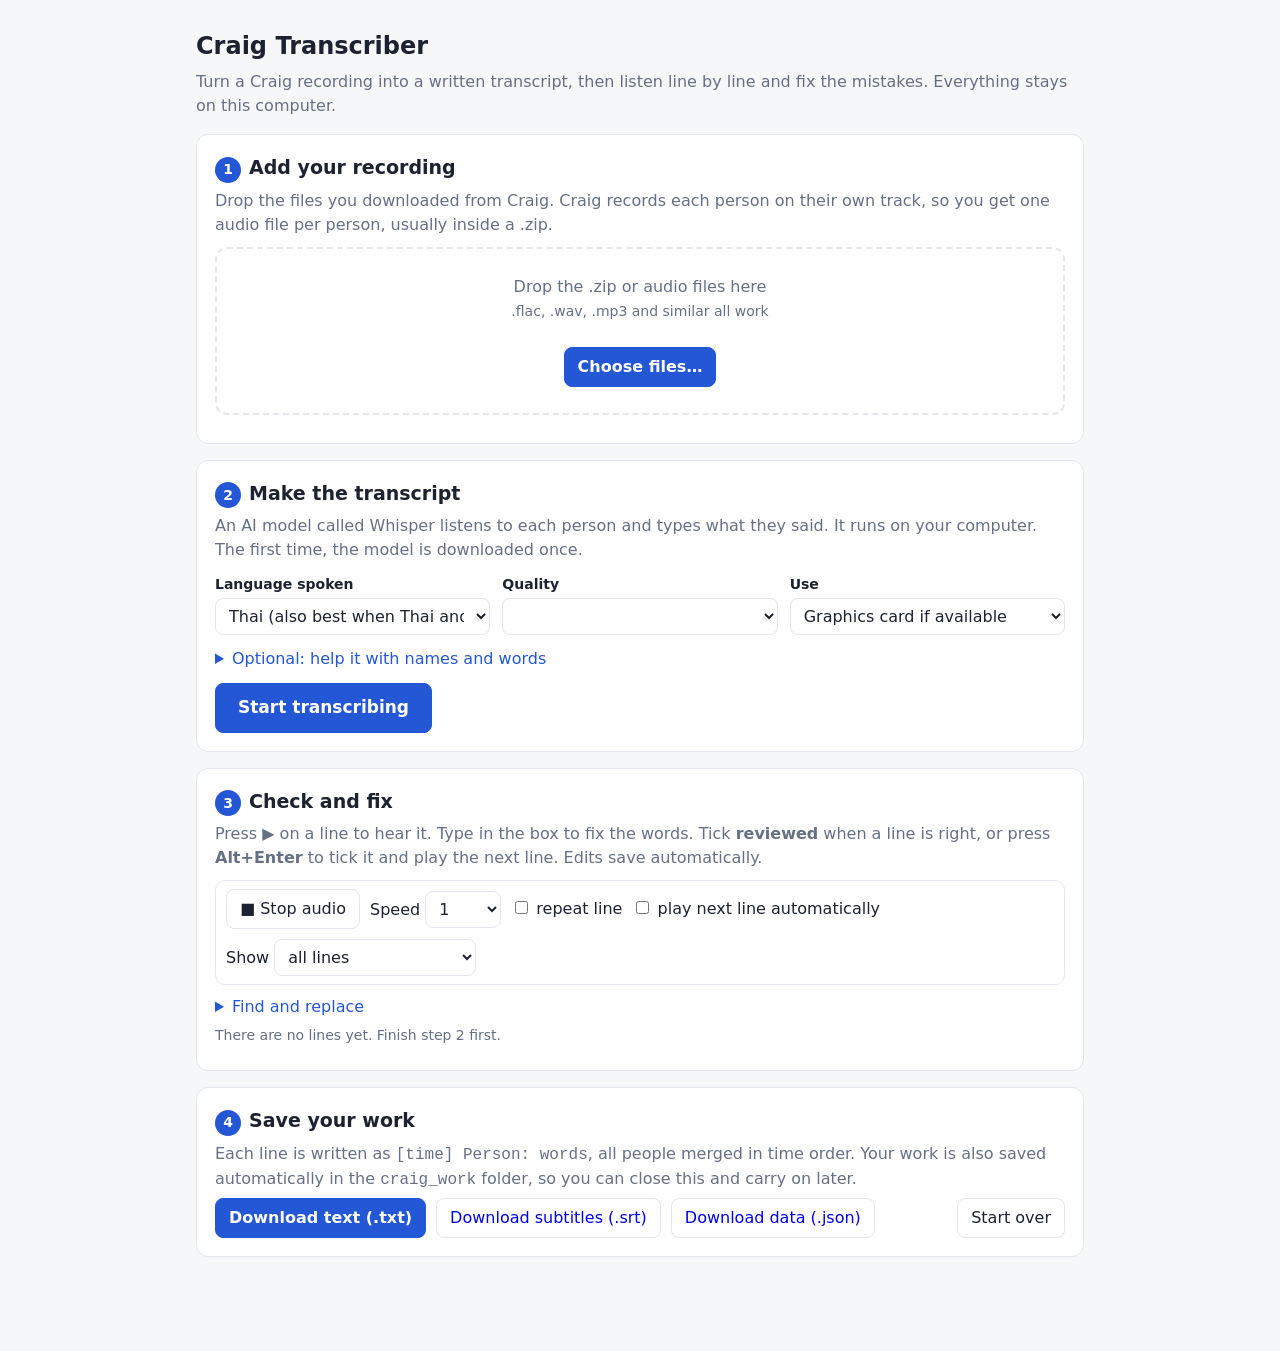
==== static/index.html @ 580cdcc7 "feat: show why a Line is unsure and clear the tag on edit The tag lists its reasons (unsure word, re" ====
<!doctype html>
<html lang="en"><head><meta charset="utf-8"><meta name="viewport" content="width=device-width,initial-scale=1">
<title>Craig Transcriber</title>
<style>
:root{--bg:#f6f7f9;--card:#fff;--ink:#1c2230;--muted:#667085;--line:#e3e6ec;--accent:#2457d6;--ok:#16794a;--bad:#b42318;--warn:#a15c00;--okbg:#e8f5ee;--badbg:#fdecea;--warnbg:#fff4e0}
@media (prefers-color-scheme:dark){:root{--bg:#12151b;--card:#1b2029;--ink:#e8ebf2;--muted:#98a2b3;--line:#2c3340;--accent:#7aa2ff;--ok:#5fd39a;--bad:#ff8b80;--warn:#f2b34c;--okbg:#14301f;--badbg:#3a1a17;--warnbg:#38290f}}
*{box-sizing:border-box}body{margin:0;background:var(--bg);color:var(--ink);font:16px/1.5 system-ui,"Segoe UI",sans-serif}
main{max-width:920px;margin:0 auto;padding:20px 16px 80px}
h1{font-size:24px;margin:8px 0 2px}h2{font-size:19px;margin:0 0 4px}p{margin:6px 0}
.sub{color:var(--muted)}section{background:var(--card);border:1px solid var(--line);border-radius:12px;padding:18px;margin:16px 0}
.num{display:inline-grid;place-items:center;width:26px;height:26px;border-radius:50%;background:var(--accent);color:#fff;font-size:14px;margin-right:8px}
button,select,input[type=text]{font:inherit;color:inherit}
button{border:1px solid var(--line);background:var(--card);border-radius:8px;padding:7px 13px;cursor:pointer}
button:hover:not(:disabled){border-color:var(--accent)}button:disabled{opacity:.5;cursor:default}
button.primary{background:var(--accent);border-color:var(--accent);color:#fff;font-weight:600}
button.big{padding:11px 22px;font-size:17px}
select,input[type=text]{border:1px solid var(--line);background:var(--card);border-radius:8px;padding:7px 9px;max-width:100%}
.drop{border:2px dashed var(--line);border-radius:12px;padding:26px;text-align:center;color:var(--muted);margin:10px 0}
.drop.over{border-color:var(--accent);background:rgba(36,87,214,.06)}
.row{display:flex;flex-wrap:wrap;gap:10px;align-items:center}
.people{margin:10px 0}.person{display:flex;flex-wrap:wrap;gap:8px;align-items:center;padding:8px 0;border-top:1px solid var(--line)}
.person input[type=text]{width:180px}.dot{width:12px;height:12px;border-radius:50%}
.pill{font-size:13px;border-radius:999px;padding:1px 9px;background:var(--bg);border:1px solid var(--line);color:var(--muted)}
.pill.ok{color:var(--ok);border-color:var(--ok)}
.box{border-radius:10px;padding:10px 13px;margin:10px 0}.box.ok{background:var(--okbg);color:var(--ok)}.box.bad{background:var(--badbg);color:var(--bad)}.box.warn{background:var(--warnbg);color:var(--warn)}
.box pre{white-space:pre-wrap;font-size:12.5px;color:var(--ink);margin:6px 0 0}
.grid{display:grid;grid-template-columns:repeat(auto-fit,minmax(240px,1fr));gap:12px;margin:12px 0}
.grid label{display:block;font-weight:600;font-size:14px;margin-bottom:3px}.grid select,.grid input{width:100%}
.bar{height:10px;background:var(--line);border-radius:6px;overflow:hidden;margin:8px 0}.bar>div{height:100%;background:var(--accent);width:0;transition:width .4s}
.live{font-size:14px;color:var(--muted);border-left:3px solid var(--line);padding-left:10px;margin-top:8px;word-break:break-word}
details summary{cursor:pointer;color:var(--accent)}
.bar2{position:sticky;top:0;z-index:5;background:var(--card);border:1px solid var(--line);border-radius:10px;padding:8px 10px;margin:10px 0;display:flex;flex-wrap:wrap;gap:10px;align-items:center}
.line{display:grid;grid-template-columns:150px 1fr;gap:10px;padding:10px 6px;border-top:1px solid var(--line);border-left:4px solid transparent}
.line.playing{background:rgba(36,87,214,.08);border-left-color:var(--accent)}.line.done{opacity:.72}
.meta{font-size:14px}.meta .who{font-weight:700}.meta .t{color:var(--muted);font-variant-numeric:tabular-nums}
.tags{display:flex;gap:4px;flex-wrap:wrap;margin-top:4px}.tag{font-size:11.5px;border-radius:5px;padding:0 6px;background:var(--bg);border:1px solid var(--line);color:var(--muted)}.tag.low{color:var(--warn);border-color:var(--warn)}.why{font-size:11.5px;color:var(--muted);flex-basis:100%}
.hl{position:relative;background:var(--card);border-radius:8px}
textarea{display:block;width:100%;font:inherit;line-height:1.45;border:1px solid var(--line);background:transparent;color:var(--ink);border-radius:8px;padding:6px 9px;resize:vertical;min-height:40px}
.mirror{position:absolute;inset:0;overflow:hidden;pointer-events:none;border:1px solid transparent;padding:6px 9px;font:inherit;line-height:1.45;white-space:pre-wrap;overflow-wrap:break-word;color:transparent}
.mirror u{text-decoration:underline wavy var(--warn);text-underline-offset:3px}
textarea:focus{outline:2px solid var(--accent);border-color:transparent}
.acts{display:flex;flex-wrap:wrap;gap:12px;align-items:center;font-size:14px;margin-top:4px;color:var(--muted)}
.acts button{padding:2px 9px;font-size:13px}.play{padding:3px 11px}
@media (max-width:640px){.line{grid-template-columns:1fr}}
.hide{display:none!important}.muted{color:var(--muted)}.small{font-size:14px}
</style></head><body><main>
<h1>Craig Transcriber</h1>
<p class="sub">Turn a Craig recording into a written transcript, then listen line by line and fix the mistakes. Everything stays on this computer.</p>
<div id="envBox"></div>

<section id="s1"><h2><span class="num">1</span>Add your recording</h2>
<p class="sub">Drop the files you downloaded from Craig. Craig records each person on their own track, so you get one audio file per person, usually inside a .zip.</p>
<div class="drop" id="drop">Drop the .zip or audio files here<br><span class="small">.flac, .wav, .mp3 and similar all work</span><br><br><button id="pick" class="primary">Choose files…</button><input id="file" type="file" multiple hidden accept=".zip,audio/*,.flac,.wav,.mp3,.ogg,.m4a,.aac,.opus"></div>
<div id="upMsg" class="small muted"></div>
<div class="people" id="people"></div></section>

<section id="s2"><h2><span class="num">2</span>Make the transcript</h2>
<p class="sub">An AI model called Whisper listens to each person and types what they said. It runs on your computer. The first time, the model is downloaded once.</p>
<div class="grid">
 <div><label for="lang">Language spoken</label><select id="lang"><option value="th">Thai (also best when Thai and English are mixed)</option><option value="en">English</option><option value="">Detect automatically (less reliable for mixed speech)</option></select></div>
 <div><label for="model">Quality</label><select id="model"></select><div class="small muted" id="modelHint"></div></div>
 <div><label for="device">Use</label><select id="device"><option value="auto">Graphics card if available</option><option value="cpu">Processor only</option></select></div>
</div>
<details><summary>Optional: help it with names and words</summary>
<p class="small muted">Type words that appear in your talk (names, product or technical terms, in the spelling you want). Whisper tends to copy this spelling.</p>
<input type="text" id="prompt" style="width:100%" placeholder="e.g. ขนุน, Chulalongkorn, deadline, backend, Go Fiber"><p class="small muted">Other model name (advanced): <input type="text" id="custom" style="width:280px" placeholder="leave empty, or e.g. a Hugging Face faster-whisper model"></p></details>
<div class="row" style="margin-top:12px"><button class="primary big" id="go">Start transcribing</button><button id="stop" class="hide">Stop</button><span class="small muted" id="goHint"></span></div>
<div id="job" class="hide"><p><b id="jobWho"></b></p><div class="bar"><div id="jobBar"></div></div><p id="jobText" class="small"></p><p id="jobNote" class="small muted"></p><div class="live" id="live"></div></div>
<div id="jobEnd"></div></section>

<section id="s3"><h2><span class="num">3</span>Check and fix</h2>
<p class="sub">Press ▶ on a line to hear it. Type in the box to fix the words. Tick <b>reviewed</b> when a line is right, or press <b>Alt+Enter</b> to tick it and play the next line. Edits save automatically.</p>
<div class="bar2" id="tools">
 <button id="halt">■ Stop audio</button>
 <label>Speed <select id="rate"><option>0.75</option><option selected>1</option><option>1.25</option><option>1.5</option></select></label>
 <label><input type="checkbox" id="loop"> repeat line</label>
 <label><input type="checkbox" id="auto"> play next line automatically</label>
 <label>Show <select id="filter"><option value="all">all lines</option><option value="todo">not reviewed yet</option><option value="check">worth a second look</option><option value="mixed">Thai/English</option></select></label>
 <span class="small muted" id="counts"></span><span class="small muted" id="saveState"></span>
</div>
<details><summary>Find and replace</summary><div class="row" style="margin:8px 0"><input type="text" id="find" placeholder="Find"><input type="text" id="repl" placeholder="Replace with"><label class="small"><input type="checkbox" id="matchCase"> match case</label><button id="replaceAll">Replace all</button><span class="small muted" id="replMsg"></span></div></details>
<p class="small muted" id="emptyLines">There are no lines yet. Finish step 2 first.</p>
<div id="list"></div></section>

<section id="s4"><h2><span class="num">4</span>Save your work</h2>
<p class="sub">Each line is written as <code>[time] Person: words</code>, all people merged in time order. Your work is also saved automatically in the <code>craig_work</code> folder, so you can close this and carry on later.</p>
<div class="row"><a href="/export.txt"><button class="primary">Download text (.txt)</button></a><a href="/export.srt"><button>Download subtitles (.srt)</button></a><a href="/export.json"><button>Download data (.json)</button></a><button id="reset" style="margin-left:auto">Start over</button></div></section>
<audio id="player" preload="auto"></audio>
</main>
<script>
(()=>{
const $=s=>document.querySelector(s), COLORS=['#2563eb','#c026d3','#059669','#d97706','#dc2626','#0891b2','#7c3aed','#65a30d'];
const PAD_B=0.4, PAD_A=0.3;
let S={speakers:[],lines:[],env:{}}, polling=null, cur=null, watch=null; const picks=new Map();
const spk=id=>S.speakers.find(s=>s.id===id), col=id=>COLORS[Math.max(0,S.speakers.findIndex(s=>s.id===id))%COLORS.length];
const fmt=t=>{if(!isFinite(t))return '—';t=Math.max(0,Math.floor(t));const h=Math.floor(t/3600),m=Math.floor(t%3600/60),s=t%60;return (h?h+':'+String(m).padStart(2,'0'):String(m).padStart(2,'0'))+':'+String(s).padStart(2,'0')};
async function api(path,body){const r=await fetch(path,{method:body===undefined?'GET':'POST',headers:{'Content-Type':'application/json'},body:body===undefined?undefined:JSON.stringify(body)});const j=await r.json().catch(()=>({error:'Bad reply'}));if(!r.ok||j.error)throw new Error(j.error||r.statusText);return j}
function el(tag,attrs={},...kids){const e=document.createElement(tag);for(const[k,v]of Object.entries(attrs)){if(k==='class')e.className=v;else if(k.startsWith('on'))e.addEventListener(k.slice(2),v);else e.setAttribute(k,v)}for(const c of kids.flat())if(c!=null)e.append(c);return e}

function renderEnv(){
  const e=S.env, b=$('#envBox'); b.textContent='';
  if(!e.engine) b.append(el('div',{class:'box bad'},el('b',{},'The transcription engine is not installed. '),'Open a terminal, run ',el('code',{},'pip install faster-whisper'),', then start this program again.'));
  else if(e.cuda>0) b.append(el('div',{class:'box ok'},'✓ NVIDIA graphics card found. Transcribing will use it, which is much faster.'));
  else b.append(el('div',{class:'box warn'},'No NVIDIA graphics card was found, so the processor does the work. That is much slower: try a short recording first and choose the Balanced quality.',
    el('details',{},el('summary',{},'I have an NVIDIA card. Why was it not found?'),el('p',{class:'small'},'Update your NVIDIA driver, then run: ',el('code',{},'pip install nvidia-cublas-cu12 "nvidia-cudnn-cu12==9.*"'),' and start this program again. It needs a card that supports CUDA 12 (most GeForce cards from the last several years do).'))));
  const sel=$('#model'); if(!sel.options.length){for(const m of e.models||[])sel.append(el('option',{value:m.name},m.label));sel.value=((e.models||[]).find(m=>m.default===(e.cuda>0?'gpu':'cpu'))||{}).name||''; updateModelHint()}
}
function updateModelHint(){
  const v=$('#model').value,gpu=S.env.cuda>0,m=(S.env.models||[]).find(x=>x.name===v)||{},h=[];
  if(!gpu&&m.slow)h.push('This quality is very slow without a graphics card.');
  if(m.thai)h.push('Thai only, so set Language to Thai.',{missing:`Not installed yet: run python convert_model.py ${v}, then reload this page.`,
    incomplete:`Incomplete: run python convert_model.py ${v} again, then reload this page.`}[m.state]||'');
  $('#modelHint').textContent=h.join(' ').trim()}
$('#model').onchange=updateModelHint;

$('#pick').onclick=()=>$('#file').click();
$('#file').onchange=e=>{upload([...e.target.files]);e.target.value=''};
document.addEventListener('dragover',e=>{e.preventDefault();$('#drop').classList.add('over')});
document.addEventListener('dragleave',e=>{if(e.target===document.documentElement)$('#drop').classList.remove('over')});
document.addEventListener('drop',e=>{e.preventDefault();$('#drop').classList.remove('over');if(e.dataTransfer.files.length)upload([...e.dataTransfer.files])});
function upload(files){
  return files.reduce((p,f)=>p.then(()=>new Promise(res=>{
    const x=new XMLHttpRequest();x.open('POST','/api/upload?name='+encodeURIComponent(f.name));
    x.upload.onprogress=e=>{$('#upMsg').textContent=`Adding ${f.name}… ${Math.round(e.loaded/1048576)} of ${Math.round(e.total/1048576)} MB`};
    x.onload=()=>{let j={};try{j=JSON.parse(x.responseText)}catch(_){}
      $('#upMsg').textContent=j.error?('⚠ '+j.error):`Added ${(j.added||[]).join(', ')}`;res()};
    x.onerror=()=>{$('#upMsg').textContent='⚠ Could not send '+f.name;res()};
    x.send(f)})),Promise.resolve()).then(async()=>{await refresh();S.speakers.forEach(s=>picks.set(s.id,true));renderPeople()});
}
function runText(r){
  const name=c=>({th:'Thai',en:'English'})[c]||c, lang=r.language==='auto'?`auto (${name(r.detected)||'?'})`:name(r.language);
  return [r.model.split(/[\\/]/).pop(),lang,new Date(r.at*1000).toLocaleDateString(undefined,{day:'numeric',month:'short'})].join(' · ')}
function renderPeople(){
  const box=$('#people');box.textContent='';
  if(!S.speakers.length){box.append(el('p',{class:'muted small'},'No recordings yet.'));return}
  box.append(el('b',{},'People in this recording'));
  for(const sp of S.speakers){
    const n=S.lines.filter(l=>l.spk===sp.id).length, nm=el('input',{type:'text',value:sp.name});
    const pk=el('input',{type:'checkbox'});pk.checked=picks.has(sp.id)?picks.get(sp.id):n===0;pk.dataset.pick=sp.id;pk.onchange=()=>picks.set(sp.id,pk.checked);
    nm.onchange=async()=>{await api('/api/speaker',{id:sp.id,name:nm.value});refresh()};
    box.append(el('div',{class:'person'},el('span',{class:'dot',style:'background:'+col(sp.id)}),nm,
      el('span',{class:'small muted'},sp.duration?fmt(sp.duration):'length unknown'),
      el('span',{class:'pill'+(n?' ok':'')},n?`${n} lines`:'no transcript yet'),
      n&&sp.run?el('span',{class:'small muted',title:'Settings of the run that produced these lines'},runText(sp.run)):null,
      el('label',{class:'small'},pk,' transcribe'),
      el('button',{onclick:async()=>{if(confirm('Remove '+sp.name+' and their lines?')){await api('/api/speaker/remove',{id:sp.id});refresh()}}},'Remove')));
  }
}

$('#go').onclick=async()=>{
  const ids=[...document.querySelectorAll('[data-pick]')].filter(c=>c.checked).map(c=>c.dataset.pick);
  if(!ids.length){$('#goHint').textContent=S.speakers.length?'Tick at least one person first.':'Add a recording first (step 1).';return}
  await refresh();
  const redo=S.speakers.filter(s=>ids.includes(s.id)&&s.touched).map(s=>s.name);
  if(redo.length&&!confirm(`Transcribing ${redo.join(', ')} again replaces their lines, including your fixes and reviewed ticks. Continue?`))return;
  $('#goHint').textContent='';$('#jobEnd').textContent='';
  try{await api('/api/transcribe',{speakers:ids,model:$('#custom').value.trim()||$('#model').value,language:$('#lang').value,device:$('#device').value,prompt:$('#prompt').value});poll()}
  catch(e){$('#jobEnd').append(el('div',{class:'box bad'},e.message))}
};
$('#stop').onclick=()=>{api('/api/cancel',{});$('#stop').disabled=true;$('#stop').textContent='Stopping…'};
function poll(){clearInterval(polling);tick();polling=setInterval(tick,1000)}
async function tick(){
  const j=await api('/api/status').catch(()=>null);if(!j||!j.phase)return;
  const running=!!j.running;
  $('#job').classList.toggle('hide',false);$('#go').classList.toggle('hide',running);$('#stop').classList.toggle('hide',!running);
  $('#stop').disabled=!running;if(running&&$('#stop').textContent==='Stopping…'&&!j.cancel)$('#stop').textContent='Stop';
  if(running){
    $('#jobWho').textContent=j.phase==='loading'?'Getting the model ready…':`Person ${j.index+1} of ${j.count}: ${j.who}`;
    const frac=j.dur>0?Math.min(1,(j.index+j.pos/j.dur)/j.count):0;$('#jobBar').style.width=(j.phase==='loading'?3:frac*100)+'%';
    let t=j.message||'';
    if(j.phase==='working'){t=`Heard ${fmt(j.pos)}`+(j.dur?` of ${fmt(j.dur)}`:'')+` · ${fmt(j.elapsed)} elapsed · using the ${j.device==='cuda'?'graphics card':'processor'}`;
      if(j.pos>20&&j.dur&&j.elapsed>10){const left=(j.dur-j.pos)*(j.elapsed/Math.max(1,(j.audio_done||0)+j.pos));t+=` · about ${fmt(left)} left for this person`}}
    $('#jobText').textContent=t;$('#jobNote').textContent=j.note||'';
    $('#live').textContent='';for(const r of j.recent||[])$('#live').append(el('div',{},r));
  }else{
    clearInterval(polling);polling=null;
    $('#job').classList.add('hide');const end=$('#jobEnd');end.textContent='';
    if(j.phase==='error'){end.append(el('div',{class:'box bad'},el('b',{},'Whisper stopped with an error. '),j.error,
      el('p',{class:'small'},'Nothing you did is lost. Try the Balanced quality, or choose "Processor only", then start again.'),
      el('details',{},el('summary',{},'Technical details'),el('pre',{},j.error+'\n'+(j.trace||'')+'\nengine python '+S.env.py+' cuda='+S.env.cuda))))}
    else if(j.phase==='cancelled')end.append(el('div',{class:'box warn'},'Stopped. People who finished were saved; the person in progress kept their previous lines.'));
    else if(j.phase==='done')end.append(el('div',{class:'box ok'},el('b',{},'Done. '),`Finished in ${fmt(j.seconds)}. Next, check the lines in step 3. Start with "worth a second look", then try the "Thai/English" filter, since mixed Thai and English is where the model slips most. `,el('button',{class:'primary',onclick:()=>$('#s3').scrollIntoView()},'Go to step 3 ›')));
    picks.clear();await refresh();
  }
}

const pend=new Map();let saveT=null;
function queue(id,patch){pend.set(id,Object.assign(pend.get(id)||{id},patch));$('#saveState').textContent='Saving…';clearTimeout(saveT);saveT=setTimeout(flush,600)}
async function flush(){const u=[...pend.values()];pend.clear();if(!u.length)return;try{await api('/api/lines',{updates:u});$('#saveState').textContent='Saved ✓'}catch(e){$('#saveState').textContent='⚠ Not saved: '+e.message}}
function visible(){const f=$('#filter').value;return S.lines.filter(l=>f==='all'||(f==='todo'&&!l.ok)||(f==='check'&&!l.ok&&l.unsure)||(f==='mixed'&&l.mixed))}
function counts(){const n=S.lines.length,d=S.lines.filter(l=>l.ok).length;$('#counts').textContent=n?`${n} lines · ${d} reviewed`:''}
function autosize(t){t.style.height='auto';t.style.height=Math.max(40,t.scrollHeight+2)+'px'}
function renderLines(){
  const list=$('#list');list.textContent='';$('#emptyLines').classList.toggle('hide',S.lines.length>0);counts();
  for(const l of visible()){
    const sp=spk(l.spk), ta=el('textarea',{lang:'th',spellcheck:'false'});ta.value=l.text;
    let mir=null,at=0;if(l.unsure_words?.length){mir=el('div',{class:'mirror','aria-hidden':'true'});
      for(const[a,b]of l.unsure_words){mir.append(l.text.slice(at,a),el('u',{},l.text.slice(a,b)));at=b}mir.append(l.text.slice(at))}
    const ck=el('input',{type:'checkbox'});ck.checked=l.ok;
    const row=el('div',{class:'line'+(l.ok?' done':''),'data-id':l.id});
    const tags=el('div',{class:'tags'});if(l.mixed)tags.append(el('span',{class:'tag'},'TH/EN'));let why=null;if(l.unsure){const w=l.unsure_words.map(([a,b])=>l.text.slice(a,b)),n=w.length>3?' +'+(w.length-3):'';
      why=el('span',{class:'why'},l.reasons.map(r=>r==='unsure word'?'unsure word '+w.slice(0,3).join(', ')+n:r).join(' · '));tags.append(el('span',{class:'tag low'},'unsure'),why)}
    row.append(el('div',{class:'meta'},el('div',{},el('button',{class:'play',onclick:()=>playLine(l.id)},'▶')),
        el('div',{class:'who',style:'color:'+col(l.spk)},sp?sp.name:'?'),el('div',{class:'t'},fmt(l.start)+' – '+fmt(l.end)),tags),
      el('div',{},el('div',{class:'hl'},ta,mir),el('div',{class:'acts'},el('label',{},ck,' reviewed'),
        el('button',{onclick:async()=>{const r=await api('/api/line/add',{after:l.id});S.lines.push(r.line);S.lines.sort((a,b)=>a.start-b.start);renderLines();document.querySelector(`[data-id="${r.line.id}"] textarea`)?.focus()}},'+ line below'),
        el('button',{onclick:async()=>{if(!l.text||confirm('Delete this line?')){await api('/api/line/delete',{id:l.id});S.lines=S.lines.filter(x=>x.id!==l.id);renderLines()}}},'delete'),
        l.edited?el('span',{class:'tag'},'edited'):null)));
    ta.addEventListener('input',()=>{mir?.remove();why?.remove();tags.querySelector('.low')?.remove();l.unsure_words=[];l.reasons=[];l.unsure=false;l.text=ta.value;autosize(ta);queue(l.id,{text:ta.value})});
    ck.onchange=()=>{l.ok=ck.checked;row.classList.toggle('done',l.ok);queue(l.id,{ok:l.ok});counts()};
    ta.addEventListener('keydown',e=>{if(e.altKey&&e.key==='Enter'){e.preventDefault();l.ok=true;ck.checked=true;row.classList.add('done');queue(l.id,{ok:true});counts();
      const v=visible(),i=v.findIndex(x=>x.id===l.id),nx=v[i+1];if(nx){document.querySelector(`[data-id="${nx.id}"] textarea`)?.focus();playLine(nx.id)}}
      else if(e.altKey&&e.key==='ArrowDown'){e.preventDefault();const v=visible(),nx=v.slice(v.findIndex(x=>x.id===l.id)+1).find(x=>x.unsure&&!x.ok);if(nx){document.querySelector(`[data-id="${nx.id}"] textarea`)?.focus();document.querySelector(`[data-id="${nx.id}"]`)?.scrollIntoView({block:'center',behavior:'smooth'});playLine(nx.id)}}});
    list.append(row);
  }
  const tas=[...list.querySelectorAll('textarea')];   // batch: one layout, not one per line
  tas.forEach(t=>t.style.height='auto');const hs=tas.map(t=>t.scrollHeight);tas.forEach((t,i)=>t.style.height=Math.max(40,hs[i]+2)+'px');
  if(cur)mark(cur);
}
$('#filter').onchange=refresh;
window.addEventListener('beforeunload',e=>{if(pend.size>0){e.preventDefault();e.returnValue=''}});
$('#replaceAll').onclick=async()=>{
  const f=$('#find').value;if(!f)return;const mc=$('#matchCase').checked,re=new RegExp(f.replace(/[.*+?^${}()|[\]\\]/g,'\\$&'),mc?'g':'gi');
  const ch=[];for(const l of S.lines){const t=l.text.replace(re,()=>$('#repl').value);if(t!==l.text){ch.push({id:l.id,text:t});l.text=t}}
  if(ch.length)await api('/api/lines',{updates:ch});$('#replMsg').textContent=ch.length?`Changed ${ch.length} line${ch.length>1?'s':''}`:'Nothing found';renderLines()};

const player=$('#player');
function mark(id){document.querySelectorAll('.line.playing').forEach(e=>e.classList.remove('playing'));document.querySelector(`[data-id="${id}"]`)?.classList.add('playing')}
function playLine(id){
  const l=S.lines.find(x=>x.id===id);if(!l)return;cur=id;mark(id);
  const url='/audio/'+l.spk, go=()=>{player.currentTime=Math.max(0,l.start-PAD_B);player.playbackRate=+$('#rate').value;player.play().catch(e=>alert('The browser could not play this audio: '+e.message+'\nTry converting the file to WAV or MP3.'));clearInterval(watch);watch=setInterval(check,40)};
  if(!player.src.endsWith(url)){player.src=url;player.addEventListener('loadedmetadata',go,{once:true});player.load()}else go();
}
function check(){
  const l=S.lines.find(x=>x.id===cur);if(!l||player.paused){if(!l)clearInterval(watch);return}
  if(player.currentTime>=l.end+PAD_A){
    if($('#loop').checked){player.currentTime=Math.max(0,l.start-PAD_B);return}
    const v=visible(),i=v.findIndex(x=>x.id===cur);
    if($('#auto').checked&&v[i+1]){playLine(v[i+1].id);document.querySelector(`[data-id="${v[i+1].id}"]`)?.scrollIntoView({block:'center',behavior:'smooth'})}
    else halt();
  }
}
function halt(){player.pause();clearInterval(watch);document.querySelectorAll('.line.playing').forEach(e=>e.classList.remove('playing'));cur=null}
$('#halt').onclick=halt;$('#rate').onchange=()=>{player.playbackRate=+$('#rate').value};
document.addEventListener('keydown',e=>{if(e.key==='Escape')halt()});

$('#reset').onclick=async()=>{if(confirm('Delete all audio copies and transcripts in this program and start over? Your original files are not touched.')){try{await api('/api/reset',{});$('#jobEnd').textContent='';refresh()}catch(e){alert(e.message)}}};
async function refresh(){
  await flush();S=await api('/api/state');
  for(const sp of S.speakers) if(S.lines.some(l=>l.spk===sp.id)&&!picks.has(sp.id)) picks.set(sp.id,false);   // already has a transcript: do not redo by default
  picks.forEach((v,k)=>{if(!S.speakers.some(s=>s.id===k))picks.delete(k)});
  renderEnv();renderPeople();renderLines();
}
refresh().then(()=>api('/api/status').then(j=>{if(j&&j.running)poll()}));
})();
</script></body></html>
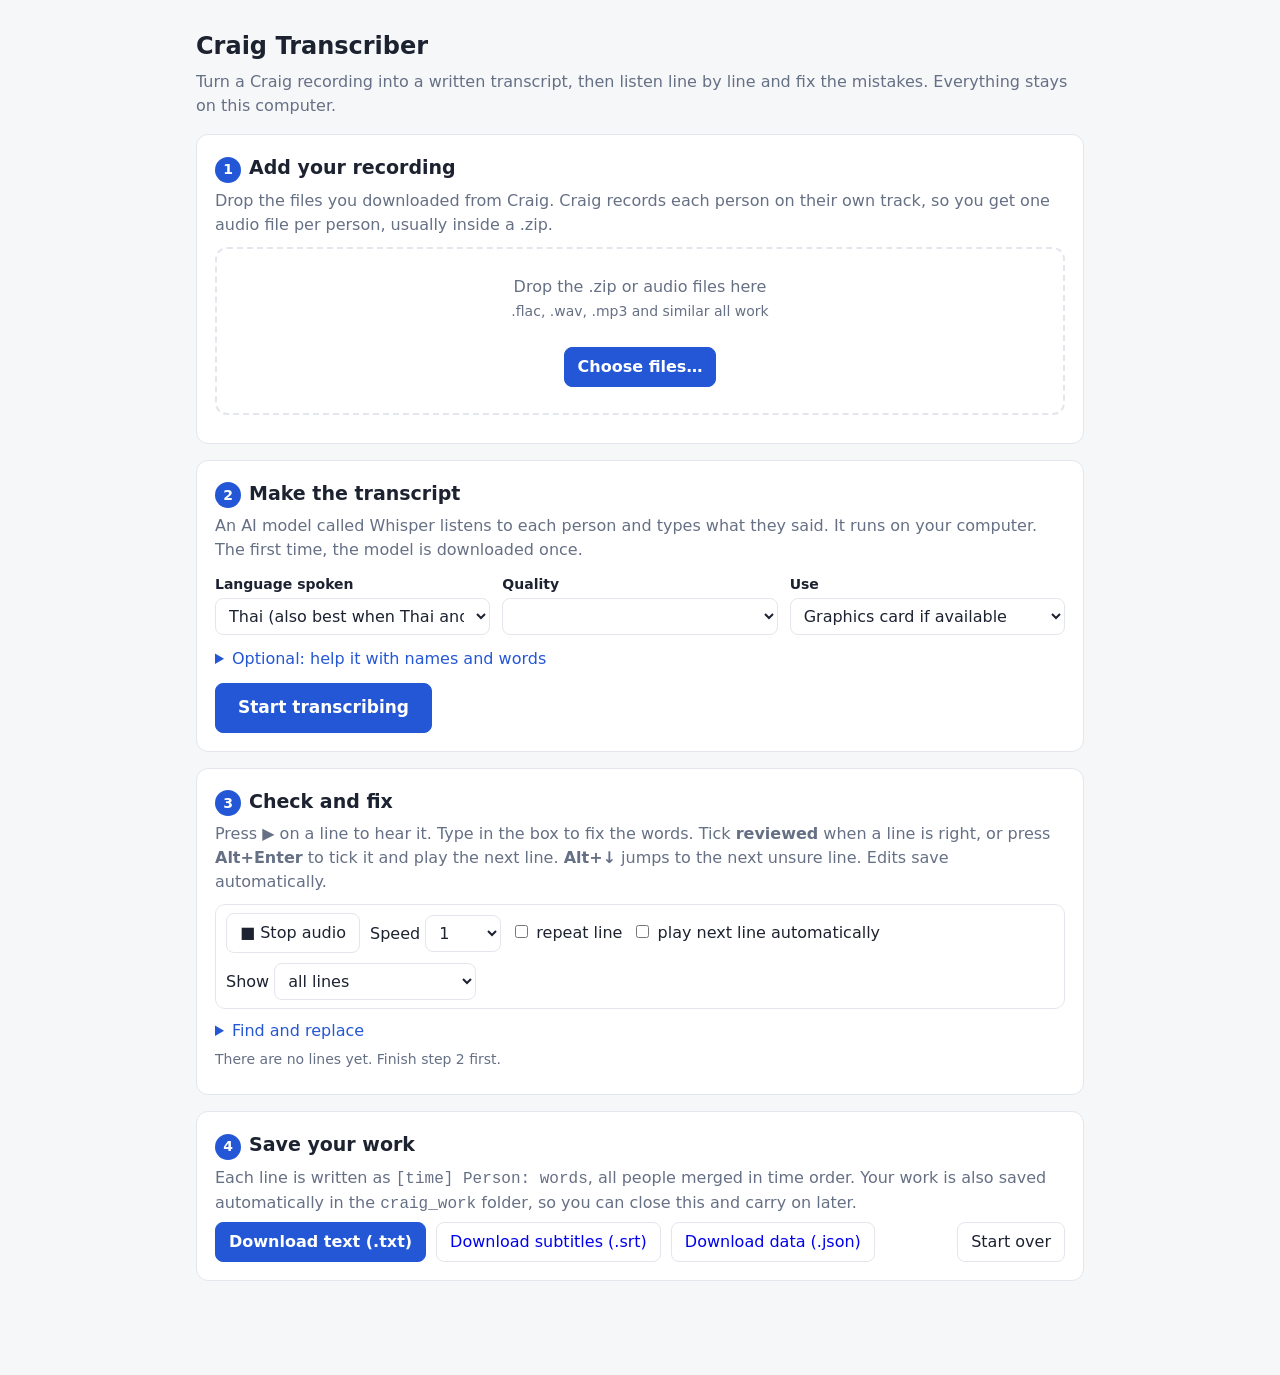
==== commit 2a4dff0e: "fix: address review notes on the unsure tag Name Unsure words after a colon, mention Alt+Down in the" ====
--- a/static/index.html
+++ b/static/index.html
@@ -69,7 +69,7 @@
 <div id="jobEnd"></div></section>
 
 <section id="s3"><h2><span class="num">3</span>Check and fix</h2>
-<p class="sub">Press ▶ on a line to hear it. Type in the box to fix the words. Tick <b>reviewed</b> when a line is right, or press <b>Alt+Enter</b> to tick it and play the next line. Edits save automatically.</p>
+<p class="sub">Press ▶ on a line to hear it. Type in the box to fix the words. Tick <b>reviewed</b> when a line is right, or press <b>Alt+Enter</b> to tick it and play the next line. <b>Alt+↓</b> jumps to the next unsure line. Edits save automatically.</p>
 <div class="bar2" id="tools">
  <button id="halt">■ Stop audio</button>
  <label>Speed <select id="rate"><option>0.75</option><option selected>1</option><option>1.25</option><option>1.5</option></select></label>
@@ -199,7 +199,7 @@
     const ck=el('input',{type:'checkbox'});ck.checked=l.ok;
     const row=el('div',{class:'line'+(l.ok?' done':''),'data-id':l.id});
     const tags=el('div',{class:'tags'});if(l.mixed)tags.append(el('span',{class:'tag'},'TH/EN'));let why=null;if(l.unsure){const w=l.unsure_words.map(([a,b])=>l.text.slice(a,b)),n=w.length>3?' +'+(w.length-3):'';
-      why=el('span',{class:'why'},l.reasons.map(r=>r==='unsure word'?'unsure word '+w.slice(0,3).join(', ')+n:r).join(' · '));tags.append(el('span',{class:'tag low'},'unsure'),why)}
+      why=el('span',{class:'why'},l.reasons.map(r=>r==='unsure word'?'unsure word: '+w.slice(0,3).join(', ')+n:r).join(' · '));tags.append(el('span',{class:'tag low'},'unsure'),why)}
     row.append(el('div',{class:'meta'},el('div',{},el('button',{class:'play',onclick:()=>playLine(l.id)},'▶')),
         el('div',{class:'who',style:'color:'+col(l.spk)},sp?sp.name:'?'),el('div',{class:'t'},fmt(l.start)+' – '+fmt(l.end)),tags),
       el('div',{},el('div',{class:'hl'},ta,mir),el('div',{class:'acts'},el('label',{},ck,' reviewed'),
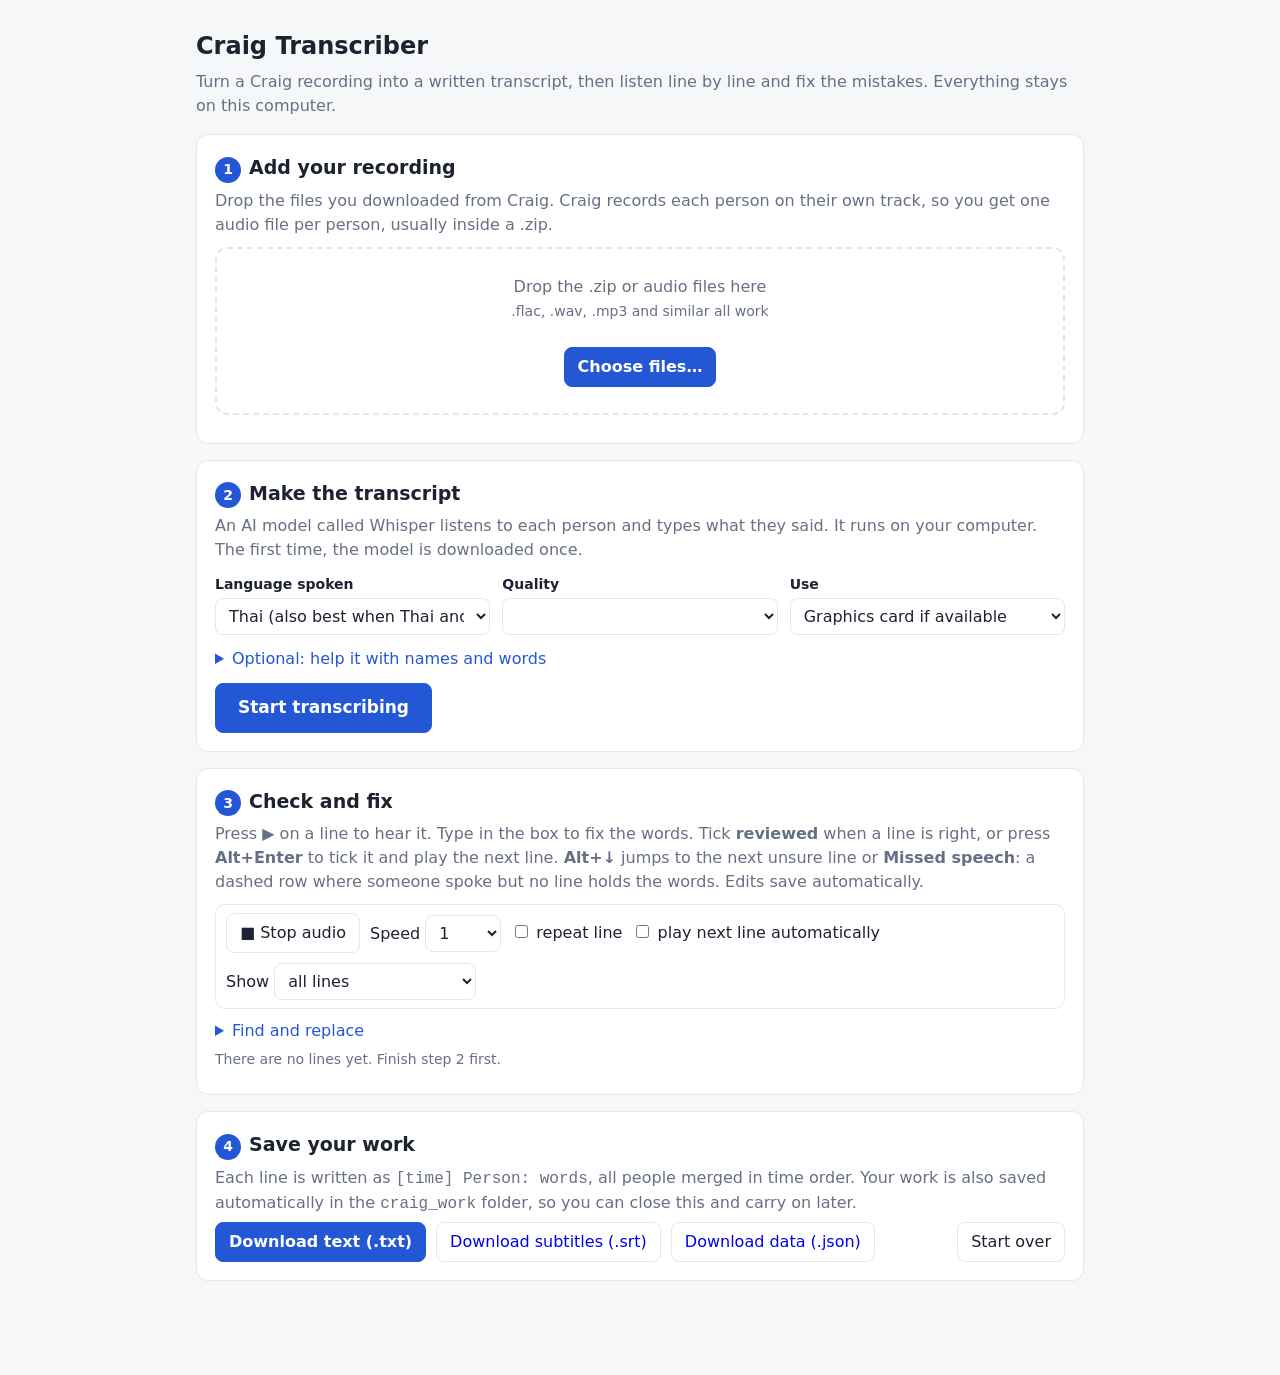
==== commit e9f1122b: "feat: record voice on each run and show Missed speech rows Each full run also asks the engine where " ====
--- a/static/index.html
+++ b/static/index.html
@@ -31,6 +31,7 @@
 details summary{cursor:pointer;color:var(--accent)}
 .bar2{position:sticky;top:0;z-index:5;background:var(--card);border:1px solid var(--line);border-radius:10px;padding:8px 10px;margin:10px 0;display:flex;flex-wrap:wrap;gap:10px;align-items:center}
 .line{display:grid;grid-template-columns:150px 1fr;gap:10px;padding:10px 6px;border-top:1px solid var(--line);border-left:4px solid transparent}
+.line.missed{border:1px dashed var(--muted);border-left-width:4px;border-radius:8px;margin:4px 0;color:var(--muted)}
 .line.playing{background:rgba(36,87,214,.08);border-left-color:var(--accent)}.line.done{opacity:.72}
 .meta{font-size:14px}.meta .who{font-weight:700}.meta .t{color:var(--muted);font-variant-numeric:tabular-nums}
 .tags{display:flex;gap:4px;flex-wrap:wrap;margin-top:4px}.tag{font-size:11.5px;border-radius:5px;padding:0 6px;background:var(--bg);border:1px solid var(--line);color:var(--muted)}.tag.low{color:var(--warn);border-color:var(--warn)}.why{font-size:11.5px;color:var(--muted);flex-basis:100%}
@@ -69,7 +70,7 @@
 <div id="jobEnd"></div></section>
 
 <section id="s3"><h2><span class="num">3</span>Check and fix</h2>
-<p class="sub">Press ▶ on a line to hear it. Type in the box to fix the words. Tick <b>reviewed</b> when a line is right, or press <b>Alt+Enter</b> to tick it and play the next line. <b>Alt+↓</b> jumps to the next unsure line. Edits save automatically.</p>
+<p class="sub">Press ▶ on a line to hear it. Type in the box to fix the words. Tick <b>reviewed</b> when a line is right, or press <b>Alt+Enter</b> to tick it and play the next line. <b>Alt+↓</b> jumps to the next unsure line or <b>Missed speech</b>: a dashed row where someone spoke but no line holds the words. Edits save automatically.</p>
 <div class="bar2" id="tools">
  <button id="halt">■ Stop audio</button>
  <label>Speed <select id="rate"><option>0.75</option><option selected>1</option><option>1.25</option><option>1.5</option></select></label>
@@ -188,11 +189,22 @@
 function queue(id,patch){pend.set(id,Object.assign(pend.get(id)||{id},patch));$('#saveState').textContent='Saving…';clearTimeout(saveT);saveT=setTimeout(flush,600)}
 async function flush(){const u=[...pend.values()];pend.clear();if(!u.length)return;try{await api('/api/lines',{updates:u});$('#saveState').textContent='Saved ✓'}catch(e){$('#saveState').textContent='⚠ Not saved: '+e.message}}
 function visible(){const f=$('#filter').value;return S.lines.filter(l=>f==='all'||(f==='todo'&&!l.ok)||(f==='check'&&!l.ok&&l.unsure)||(f==='mixed'&&l.mixed))}
+const rows=()=>S.speakers.flatMap(s=>(s.missed||[]).map(m=>({row:true,id:`m${s.id}-${m.start}`,spk:s.id,start:m.start,end:m.end})));
+function shown(){const ls=visible();return $('#filter').value==='mixed'?ls:[...ls,...rows()].sort((a,b)=>a.start-b.start)}
+function nextCheck(id){
+  const v=shown(),nx=v.slice(v.findIndex(x=>x.id===id)+1).find(x=>x.row||(x.unsure&&!x.ok));if(!nx)return;
+  const e=document.querySelector(`[data-id="${nx.id}"]`);e?.querySelector(nx.row?'.play':'textarea')?.focus();e?.scrollIntoView({block:'center',behavior:'smooth'});playRange(nx)}
+function missedRow(r){
+  const sp=spk(r.spk), play=el('button',{class:'play',onclick:()=>playRange(r)},'▶');
+  play.addEventListener('keydown',e=>{if(e.altKey&&e.key==='ArrowDown'){e.preventDefault();nextCheck(r.id)}});
+  return el('div',{class:'line missed','data-id':r.id},el('div',{class:'meta'},el('div',{},play),el('div',{class:'who',style:'color:'+col(r.spk)},sp?sp.name:'?'),el('div',{class:'t'},fmt(r.start)+' – '+fmt(r.end))),
+    el('div',{},el('b',{},'Missed speech'),` · ${(r.end-r.start).toFixed(1)} s of voice with no line`))}
 function counts(){const n=S.lines.length,d=S.lines.filter(l=>l.ok).length;$('#counts').textContent=n?`${n} lines · ${d} reviewed`:''}
 function autosize(t){t.style.height='auto';t.style.height=Math.max(40,t.scrollHeight+2)+'px'}
 function renderLines(){
   const list=$('#list');list.textContent='';$('#emptyLines').classList.toggle('hide',S.lines.length>0);counts();
-  for(const l of visible()){
+  for(const l of shown()){
+    if(l.row){list.append(missedRow(l));continue}
     const sp=spk(l.spk), ta=el('textarea',{lang:'th',spellcheck:'false'});ta.value=l.text;
     let mir=null,at=0;if(l.unsure_words?.length){mir=el('div',{class:'mirror','aria-hidden':'true'});
       for(const[a,b]of l.unsure_words){mir.append(l.text.slice(at,a),el('u',{},l.text.slice(a,b)));at=b}mir.append(l.text.slice(at))}
@@ -210,12 +222,12 @@
     ck.onchange=()=>{l.ok=ck.checked;row.classList.toggle('done',l.ok);queue(l.id,{ok:l.ok});counts()};
     ta.addEventListener('keydown',e=>{if(e.altKey&&e.key==='Enter'){e.preventDefault();l.ok=true;ck.checked=true;row.classList.add('done');queue(l.id,{ok:true});counts();
       const v=visible(),i=v.findIndex(x=>x.id===l.id),nx=v[i+1];if(nx){document.querySelector(`[data-id="${nx.id}"] textarea`)?.focus();playLine(nx.id)}}
-      else if(e.altKey&&e.key==='ArrowDown'){e.preventDefault();const v=visible(),nx=v.slice(v.findIndex(x=>x.id===l.id)+1).find(x=>x.unsure&&!x.ok);if(nx){document.querySelector(`[data-id="${nx.id}"] textarea`)?.focus();document.querySelector(`[data-id="${nx.id}"]`)?.scrollIntoView({block:'center',behavior:'smooth'});playLine(nx.id)}}});
+      else if(e.altKey&&e.key==='ArrowDown'){e.preventDefault();nextCheck(l.id)}});
     list.append(row);
   }
   const tas=[...list.querySelectorAll('textarea')];   // batch: one layout, not one per line
   tas.forEach(t=>t.style.height='auto');const hs=tas.map(t=>t.scrollHeight);tas.forEach((t,i)=>t.style.height=Math.max(40,hs[i]+2)+'px');
-  if(cur)mark(cur);
+  if(cur)mark(cur.id);
 }
 $('#filter').onchange=refresh;
 window.addEventListener('beforeunload',e=>{if(pend.size>0){e.preventDefault();e.returnValue=''}});
@@ -226,17 +238,18 @@
 
 const player=$('#player');
 function mark(id){document.querySelectorAll('.line.playing').forEach(e=>e.classList.remove('playing'));document.querySelector(`[data-id="${id}"]`)?.classList.add('playing')}
-function playLine(id){
-  const l=S.lines.find(x=>x.id===id);if(!l)return;cur=id;mark(id);
-  const url='/audio/'+l.spk, go=()=>{player.currentTime=Math.max(0,l.start-PAD_B);player.playbackRate=+$('#rate').value;player.play().catch(e=>alert('The browser could not play this audio: '+e.message+'\nTry converting the file to WAV or MP3.'));clearInterval(watch);watch=setInterval(check,40)};
+function playLine(id){const l=S.lines.find(x=>x.id===id);if(l)playRange(l)}
+function playRange(r){
+  cur=r;mark(r.id);
+  const url='/audio/'+r.spk, go=()=>{player.currentTime=Math.max(0,r.start-PAD_B);player.playbackRate=+$('#rate').value;player.play().catch(e=>alert('The browser could not play this audio: '+e.message+'\nTry converting the file to WAV or MP3.'));clearInterval(watch);watch=setInterval(check,40)};
   if(!player.src.endsWith(url)){player.src=url;player.addEventListener('loadedmetadata',go,{once:true});player.load()}else go();
 }
 function check(){
-  const l=S.lines.find(x=>x.id===cur);if(!l||player.paused){if(!l)clearInterval(watch);return}
-  if(player.currentTime>=l.end+PAD_A){
-    if($('#loop').checked){player.currentTime=Math.max(0,l.start-PAD_B);return}
-    const v=visible(),i=v.findIndex(x=>x.id===cur);
-    if($('#auto').checked&&v[i+1]){playLine(v[i+1].id);document.querySelector(`[data-id="${v[i+1].id}"]`)?.scrollIntoView({block:'center',behavior:'smooth'})}
+  const r=cur;if(!r||player.paused){if(!r)clearInterval(watch);return}
+  if(player.currentTime>=r.end+PAD_A){
+    if($('#loop').checked){player.currentTime=Math.max(0,r.start-PAD_B);return}
+    const v=visible(),i=v.findIndex(x=>x.id===r.id);
+    if($('#auto').checked&&!r.row&&v[i+1]){playLine(v[i+1].id);document.querySelector(`[data-id="${v[i+1].id}"]`)?.scrollIntoView({block:'center',behavior:'smooth'})}
     else halt();
   }
 }
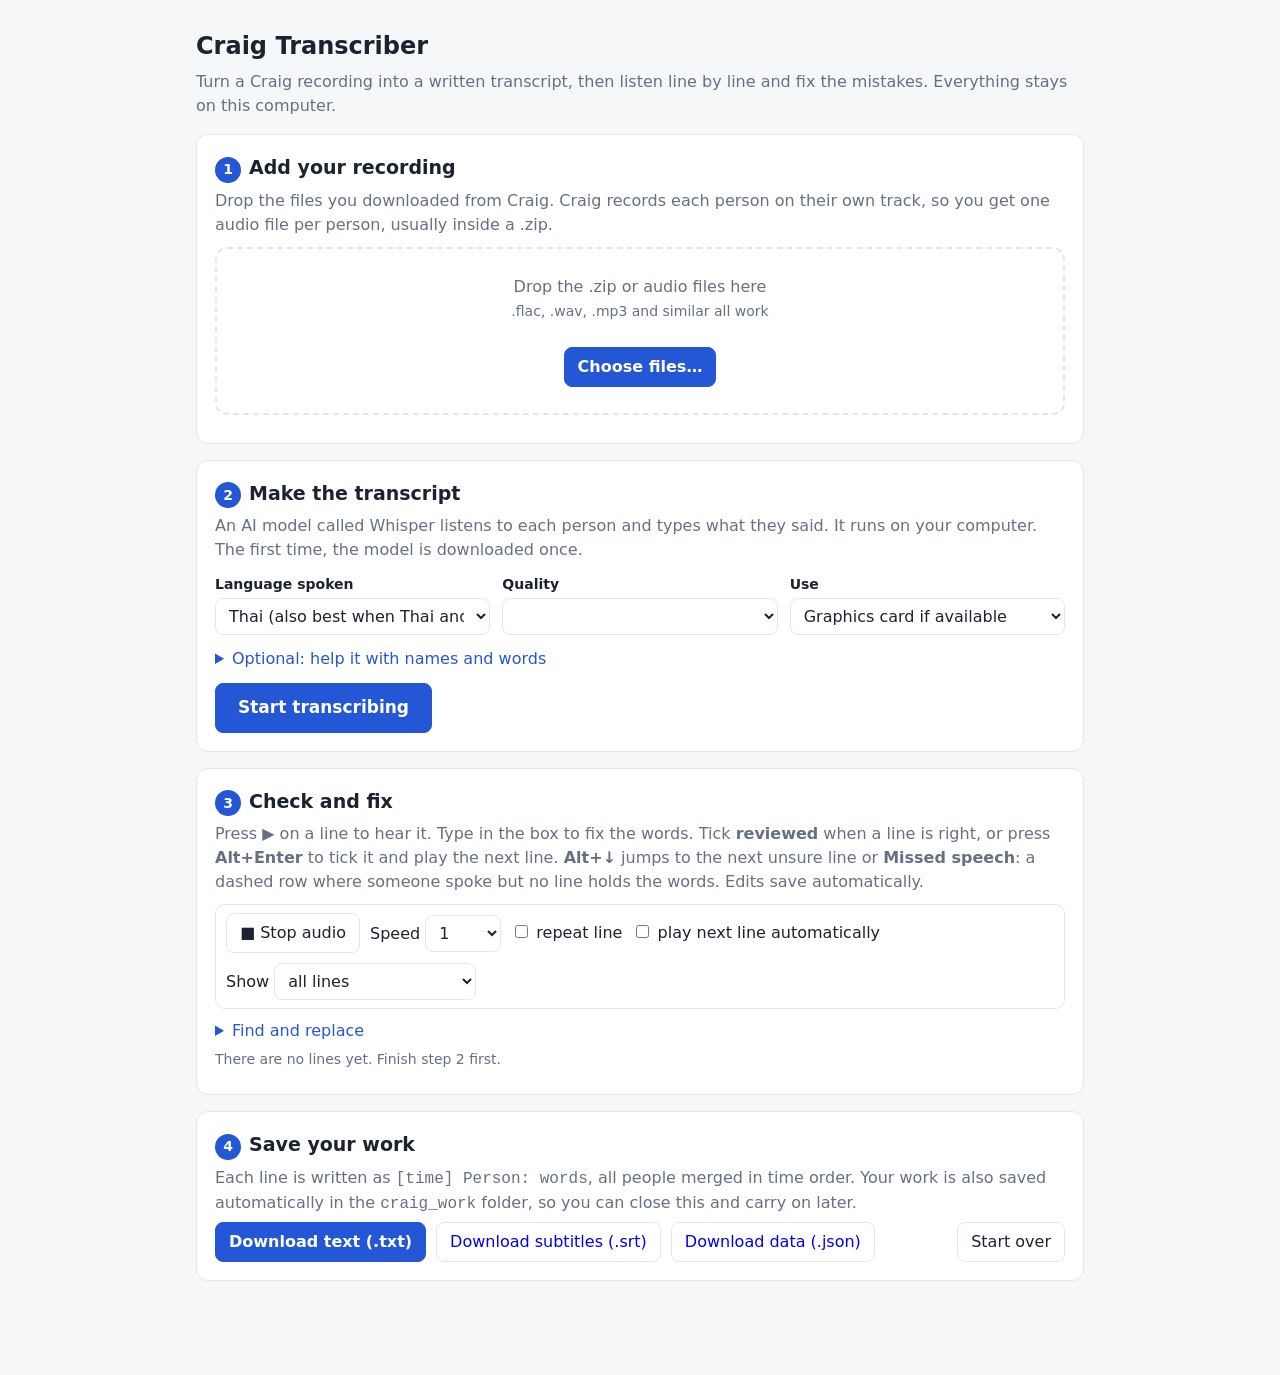
==== commit cdde2cd8: "feat: dismiss a Missed speech row or add a Line there A dismissed stretch stays hidden until the Spe" ====
--- a/static/index.html
+++ b/static/index.html
@@ -194,11 +194,14 @@
 function nextCheck(id){
   const v=shown(),nx=v.slice(v.findIndex(x=>x.id===id)+1).find(x=>x.row||(x.unsure&&!x.ok));if(!nx)return;
   const e=document.querySelector(`[data-id="${nx.id}"]`);e?.querySelector(nx.row?'.play':'textarea')?.focus();e?.scrollIntoView({block:'center',behavior:'smooth'});playRange(nx)}
+function gone(r){const s=spk(r.spk);s.missed=s.missed.filter(m=>m.start!==r.start||m.end!==r.end)}
 function missedRow(r){
   const sp=spk(r.spk), play=el('button',{class:'play',onclick:()=>playRange(r)},'▶');
   play.addEventListener('keydown',e=>{if(e.altKey&&e.key==='ArrowDown'){e.preventDefault();nextCheck(r.id)}});
   return el('div',{class:'line missed','data-id':r.id},el('div',{class:'meta'},el('div',{},play),el('div',{class:'who',style:'color:'+col(r.spk)},sp?sp.name:'?'),el('div',{class:'t'},fmt(r.start)+' – '+fmt(r.end))),
-    el('div',{},el('b',{},'Missed speech'),` · ${(r.end-r.start).toFixed(1)} s of voice with no line`))}
+    el('div',{},el('b',{},'Missed speech'),` · ${(r.end-r.start).toFixed(1)} s of voice with no line`,el('div',{class:'acts'},
+      el('button',{onclick:async()=>{const l=await api('/api/line/add',{spk:r.spk,start:r.start,end:r.end});gone(r);S.lines.push(l.line);S.lines.sort((a,b)=>a.start-b.start);renderLines();document.querySelector(`[data-id="${l.line.id}"] textarea`)?.focus()}},'+ add Line here'),
+      el('button',{onclick:async()=>{await api('/api/missed/dismiss',{spk:r.spk,start:r.start,end:r.end});gone(r);renderLines()}},'dismiss'))))}
 function counts(){const n=S.lines.length,d=S.lines.filter(l=>l.ok).length;$('#counts').textContent=n?`${n} lines · ${d} reviewed`:''}
 function autosize(t){t.style.height='auto';t.style.height=Math.max(40,t.scrollHeight+2)+'px'}
 function renderLines(){
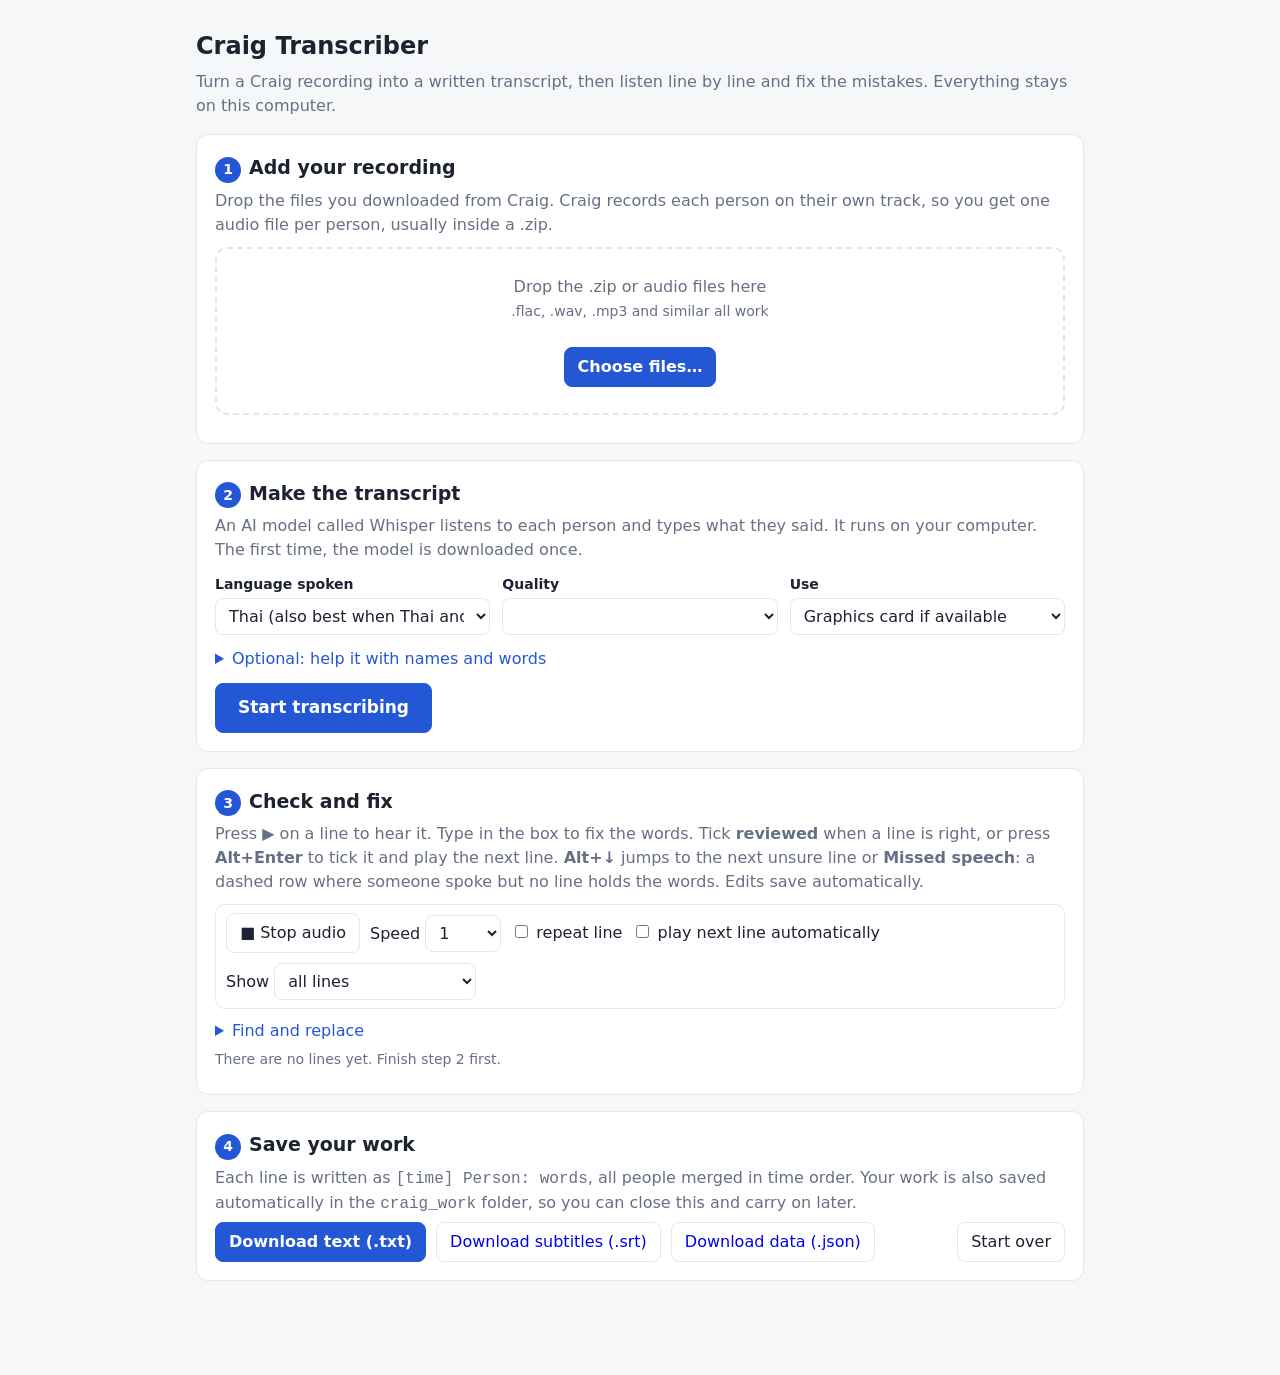
==== commit ee81b19f: "fix: address review notes on Missed speech An empty Line added at a stretch is no longer tagged miss" ====
--- a/static/index.html
+++ b/static/index.html
@@ -71,6 +71,7 @@
 
 <section id="s3"><h2><span class="num">3</span>Check and fix</h2>
 <p class="sub">Press ▶ on a line to hear it. Type in the box to fix the words. Tick <b>reviewed</b> when a line is right, or press <b>Alt+Enter</b> to tick it and play the next line. <b>Alt+↓</b> jumps to the next unsure line or <b>Missed speech</b>: a dashed row where someone spoke but no line holds the words. Edits save automatically.</p>
+<div class="row small hide" id="chkBox" style="margin:8px 0"><button id="chk">Check for missed speech</button><span class="muted" id="chkMsg"></span></div>
 <div class="bar2" id="tools">
  <button id="halt">■ Stop audio</button>
  <label>Speed <select id="rate"><option>0.75</option><option selected>1</option><option>1.25</option><option>1.5</option></select></label>
@@ -92,7 +93,7 @@
 (()=>{
 const $=s=>document.querySelector(s), COLORS=['#2563eb','#c026d3','#059669','#d97706','#dc2626','#0891b2','#7c3aed','#65a30d'];
 const PAD_B=0.4, PAD_A=0.3;
-let S={speakers:[],lines:[],env:{}}, polling=null, cur=null, watch=null; const picks=new Map();
+let S={speakers:[],lines:[],env:{}}, polling=null, cur=null, watch=null, checking=false, busy=false, chkNote=''; const picks=new Map();
 const spk=id=>S.speakers.find(s=>s.id===id), col=id=>COLORS[Math.max(0,S.speakers.findIndex(s=>s.id===id))%COLORS.length];
 const fmt=t=>{if(!isFinite(t))return '—';t=Math.max(0,Math.floor(t));const h=Math.floor(t/3600),m=Math.floor(t%3600/60),s=t%60;return (h?h+':'+String(m).padStart(2,'0'):String(m).padStart(2,'0'))+':'+String(s).padStart(2,'0')};
 async function api(path,body){const r=await fetch(path,{method:body===undefined?'GET':'POST',headers:{'Content-Type':'application/json'},body:body===undefined?undefined:JSON.stringify(body)});const j=await r.json().catch(()=>({error:'Bad reply'}));if(!r.ok||j.error)throw new Error(j.error||r.statusText);return j}
@@ -148,6 +149,19 @@
   }
 }
 
+const runOpts=()=>({model:$('#custom').value.trim()||$('#model').value,language:$('#lang').value,device:$('#device').value,prompt:$('#prompt').value});
+const unchecked=()=>S.speakers.filter(s=>!s.speech&&S.lines.some(l=>l.spk===s.id));
+function renderCheck(){
+  const todo=unchecked();$('#chkBox').classList.toggle('hide',!todo.length&&!checking&&!chkNote);
+  if(!checking){$('#chk').textContent='Check for missed speech';$('#chk').disabled=false;
+    $('#chkMsg').textContent=chkNote||(todo.length?`Not checked yet for ${todo.map(s=>s.name).join(', ')}. Takes seconds and changes no line.`:'')}
+}
+$('#chk').onclick=async()=>{
+  if(checking){api('/api/cancel',{});$('#chk').disabled=true;return}
+  chkNote='';$('#jobEnd').textContent='';
+  try{await api('/api/transcribe',{...runOpts(),speakers:unchecked().map(s=>s.id),check:true});poll()}
+  catch(e){chkNote=e.message;renderCheck()}
+};
 $('#go').onclick=async()=>{
   const ids=[...document.querySelectorAll('[data-pick]')].filter(c=>c.checked).map(c=>c.dataset.pick);
   if(!ids.length){$('#goHint').textContent=S.speakers.length?'Tick at least one person first.':'Add a recording first (step 1).';return}
@@ -155,31 +169,44 @@
   const redo=S.speakers.filter(s=>ids.includes(s.id)&&s.touched).map(s=>s.name);
   if(redo.length&&!confirm(`Transcribing ${redo.join(', ')} again replaces their lines, including your fixes and reviewed ticks. Continue?`))return;
   $('#goHint').textContent='';$('#jobEnd').textContent='';
-  try{await api('/api/transcribe',{speakers:ids,model:$('#custom').value.trim()||$('#model').value,language:$('#lang').value,device:$('#device').value,prompt:$('#prompt').value});poll()}
+  try{await api('/api/transcribe',{...runOpts(),speakers:ids});poll()}
   catch(e){$('#jobEnd').append(el('div',{class:'box bad'},e.message))}
 };
+async function again(spk_id,start,end){
+  if(busy)return;
+  await refresh();
+  const sp=spk(spk_id), mid=l=>(l.start+l.end)/2, edited=S.lines.filter(l=>l.spk===spk_id&&l.edited&&mid(l)>=start&&mid(l)<=end).length;
+  if(edited&&!confirm(`${fmt(start)} – ${fmt(end)} of ${sp.name} holds ${edited} line${edited>1?'s':''} you edited. Transcribing this part again replaces ${edited>1?'them':'it'}. Continue?`))return;
+  $('#jobEnd').textContent='';
+  try{await api('/api/transcribe',{...runOpts(),speakers:[spk_id],start,end});poll()}
+  catch(e){$('#jobEnd').append(el('div',{class:'box bad'},e.message))}
+}
+function againBtn(spk_id,start,end){const b=el('button',{class:'again',onclick:()=>again(spk_id,start,end)},'transcribe this part again');b.disabled=busy;return b}
 $('#stop').onclick=()=>{api('/api/cancel',{});$('#stop').disabled=true;$('#stop').textContent='Stopping…'};
 function poll(){clearInterval(polling);tick();polling=setInterval(tick,1000)}
 async function tick(){
   const j=await api('/api/status').catch(()=>null);if(!j||!j.phase)return;
-  const running=!!j.running;
+  const running=!!j.running;checking=running&&!!j.check;busy=running;document.querySelectorAll('.again').forEach(b=>b.disabled=running);renderCheck();if(running&&!j.check)$('#chk').disabled=true;
   $('#job').classList.toggle('hide',false);$('#go').classList.toggle('hide',running);$('#stop').classList.toggle('hide',!running);
   $('#stop').disabled=!running;if(running&&$('#stop').textContent==='Stopping…'&&!j.cancel)$('#stop').textContent='Stop';
   if(running){
     $('#jobWho').textContent=j.phase==='loading'?'Getting the model ready…':`Person ${j.index+1} of ${j.count}: ${j.who}`;
-    const frac=j.dur>0?Math.min(1,(j.index+j.pos/j.dur)/j.count):0;$('#jobBar').style.width=(j.phase==='loading'?3:frac*100)+'%';
+    const frac=j.check?j.index/j.count:j.dur>0?Math.min(1,(j.index+j.pos/j.dur)/j.count):0;$('#jobBar').style.width=(j.phase==='loading'?3:frac*100)+'%';
     let t=j.message||'';
-    if(j.phase==='working'){t=`Heard ${fmt(j.pos)}`+(j.dur?` of ${fmt(j.dur)}`:'')+` · ${fmt(j.elapsed)} elapsed · using the ${j.device==='cuda'?'graphics card':'processor'}`;
+    if(j.check){$('#chk').textContent='Stop';$('#chkMsg').textContent=`Person ${j.index+1} of ${j.count}: ${j.message}`}
+    else if(j.phase==='working'){t=`Heard ${fmt(j.pos)}`+(j.dur?` of ${fmt(j.dur)}`:'')+` · ${fmt(j.elapsed)} elapsed · using the ${j.device==='cuda'?'graphics card':'processor'}`;
       if(j.pos>20&&j.dur&&j.elapsed>10){const left=(j.dur-j.pos)*(j.elapsed/Math.max(1,(j.audio_done||0)+j.pos));t+=` · about ${fmt(left)} left for this person`}}
     $('#jobText').textContent=t;$('#jobNote').textContent=j.note||'';
     $('#live').textContent='';for(const r of j.recent||[])$('#live').append(el('div',{},r));
   }else{
-    clearInterval(polling);polling=null;
+    clearInterval(polling);polling=null;chkNote=j.check?(j.error||j.note||''):'';
     $('#job').classList.add('hide');const end=$('#jobEnd');end.textContent='';
     if(j.phase==='error'){end.append(el('div',{class:'box bad'},el('b',{},'Whisper stopped with an error. '),j.error,
       el('p',{class:'small'},'Nothing you did is lost. Try the Balanced quality, or choose "Processor only", then start again.'),
       el('details',{},el('summary',{},'Technical details'),el('pre',{},j.error+'\n'+(j.trace||'')+'\nengine python '+S.env.py+' cuda='+S.env.cuda))))}
     else if(j.phase==='cancelled')end.append(el('div',{class:'box warn'},'Stopped. People who finished were saved; the person in progress kept their previous lines.'));
+    else if(j.phase==='done'&&j.check)end.append(el('div',{class:'box '+(j.note?'warn':'ok')},el('b',{},j.note?'Not fully checked. ':'Done. '),j.note?j.note:`Checked in ${fmt(j.seconds)}. Missed speech rows now show in step 3.`));
+    else if(j.phase==='done'&&j.stretch)end.append(el('div',{class:'box ok'},el('b',{},'Done. '),`That part was transcribed again in ${fmt(j.seconds)}. Check the new lines in step 3.`));
     else if(j.phase==='done')end.append(el('div',{class:'box ok'},el('b',{},'Done. '),`Finished in ${fmt(j.seconds)}. Next, check the lines in step 3. Start with "worth a second look", then try the "Thai/English" filter, since mixed Thai and English is where the model slips most. `,el('button',{class:'primary',onclick:()=>$('#s3').scrollIntoView()},'Go to step 3 ›')));
     picks.clear();await refresh();
   }
@@ -200,7 +227,8 @@
   play.addEventListener('keydown',e=>{if(e.altKey&&e.key==='ArrowDown'){e.preventDefault();nextCheck(r.id)}});
   return el('div',{class:'line missed','data-id':r.id},el('div',{class:'meta'},el('div',{},play),el('div',{class:'who',style:'color:'+col(r.spk)},sp?sp.name:'?'),el('div',{class:'t'},fmt(r.start)+' – '+fmt(r.end))),
     el('div',{},el('b',{},'Missed speech'),` · ${(r.end-r.start).toFixed(1)} s of voice with no line`,el('div',{class:'acts'},
-      el('button',{onclick:async()=>{const l=await api('/api/line/add',{spk:r.spk,start:r.start,end:r.end});gone(r);S.lines.push(l.line);S.lines.sort((a,b)=>a.start-b.start);renderLines();document.querySelector(`[data-id="${l.line.id}"] textarea`)?.focus()}},'+ add Line here'),
+      el('button',{onclick:async()=>{const l=await api('/api/line/add',{spk:r.spk,start:r.start,end:r.end});gone(r);S.lines.push(l.line);S.lines.sort((a,b)=>a.start-b.start);renderLines();document.querySelector(`[data-id="${l.line.id}"] textarea`)?.focus()}},'+ add line here'),
+      againBtn(r.spk,r.start,r.end),
       el('button',{onclick:async()=>{await api('/api/missed/dismiss',{spk:r.spk,start:r.start,end:r.end});gone(r);renderLines()}},'dismiss'))))}
 function counts(){const n=S.lines.length,d=S.lines.filter(l=>l.ok).length;$('#counts').textContent=n?`${n} lines · ${d} reviewed`:''}
 function autosize(t){t.style.height='auto';t.style.height=Math.max(40,t.scrollHeight+2)+'px'}
@@ -220,6 +248,7 @@
       el('div',{},el('div',{class:'hl'},ta,mir),el('div',{class:'acts'},el('label',{},ck,' reviewed'),
         el('button',{onclick:async()=>{const r=await api('/api/line/add',{after:l.id});S.lines.push(r.line);S.lines.sort((a,b)=>a.start-b.start);renderLines();document.querySelector(`[data-id="${r.line.id}"] textarea`)?.focus()}},'+ line below'),
         el('button',{onclick:async()=>{if(!l.text||confirm('Delete this line?')){await api('/api/line/delete',{id:l.id});S.lines=S.lines.filter(x=>x.id!==l.id);renderLines()}}},'delete'),
+        (l.reasons||[]).includes('missed speech')?againBtn(l.spk,l.start,l.end):null,
         l.edited?el('span',{class:'tag'},'edited'):null)));
     ta.addEventListener('input',()=>{mir?.remove();why?.remove();tags.querySelector('.low')?.remove();l.unsure_words=[];l.reasons=[];l.unsure=false;l.text=ta.value;autosize(ta);queue(l.id,{text:ta.value})});
     ck.onchange=()=>{l.ok=ck.checked;row.classList.toggle('done',l.ok);queue(l.id,{ok:l.ok});counts()};
@@ -265,7 +294,7 @@
   await flush();S=await api('/api/state');
   for(const sp of S.speakers) if(S.lines.some(l=>l.spk===sp.id)&&!picks.has(sp.id)) picks.set(sp.id,false);   // already has a transcript: do not redo by default
   picks.forEach((v,k)=>{if(!S.speakers.some(s=>s.id===k))picks.delete(k)});
-  renderEnv();renderPeople();renderLines();
+  renderEnv();renderPeople();renderCheck();renderLines();
 }
 refresh().then(()=>api('/api/status').then(j=>{if(j&&j.running)poll()}));
 })();
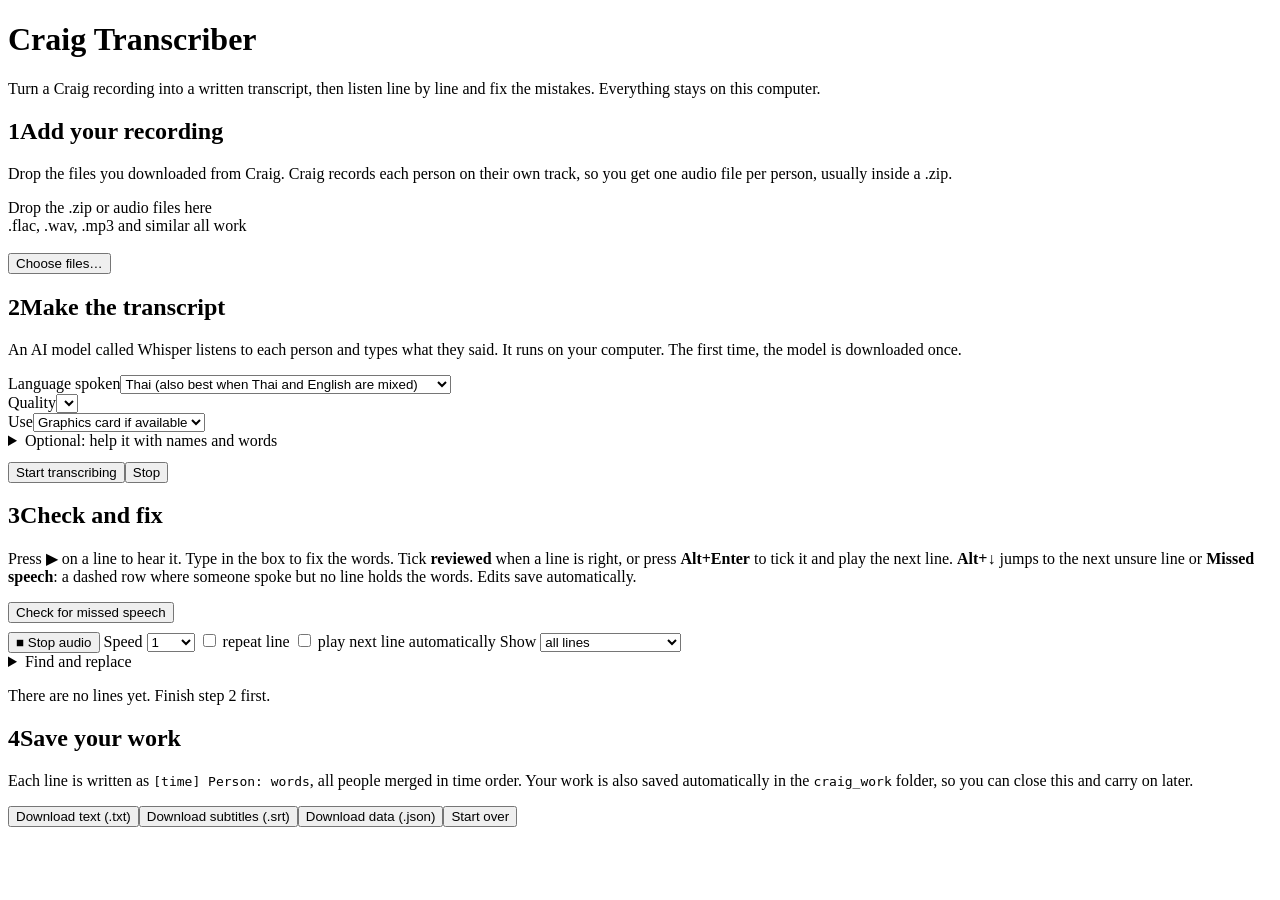
==== commit cbb74288: "refactor: move the page's script and styles into their own files static/app.js and static/style.css " ====
--- a/static/index.html
+++ b/static/index.html
@@ -1,50 +1,8 @@
 <!doctype html>
 <html lang="en"><head><meta charset="utf-8"><meta name="viewport" content="width=device-width,initial-scale=1">
 <title>Craig Transcriber</title>
-<style>
-:root{--bg:#f6f7f9;--card:#fff;--ink:#1c2230;--muted:#667085;--line:#e3e6ec;--accent:#2457d6;--ok:#16794a;--bad:#b42318;--warn:#a15c00;--okbg:#e8f5ee;--badbg:#fdecea;--warnbg:#fff4e0}
-@media (prefers-color-scheme:dark){:root{--bg:#12151b;--card:#1b2029;--ink:#e8ebf2;--muted:#98a2b3;--line:#2c3340;--accent:#7aa2ff;--ok:#5fd39a;--bad:#ff8b80;--warn:#f2b34c;--okbg:#14301f;--badbg:#3a1a17;--warnbg:#38290f}}
-*{box-sizing:border-box}body{margin:0;background:var(--bg);color:var(--ink);font:16px/1.5 system-ui,"Segoe UI",sans-serif}
-main{max-width:920px;margin:0 auto;padding:20px 16px 80px}
-h1{font-size:24px;margin:8px 0 2px}h2{font-size:19px;margin:0 0 4px}p{margin:6px 0}
-.sub{color:var(--muted)}section{background:var(--card);border:1px solid var(--line);border-radius:12px;padding:18px;margin:16px 0}
-.num{display:inline-grid;place-items:center;width:26px;height:26px;border-radius:50%;background:var(--accent);color:#fff;font-size:14px;margin-right:8px}
-button,select,input[type=text]{font:inherit;color:inherit}
-button{border:1px solid var(--line);background:var(--card);border-radius:8px;padding:7px 13px;cursor:pointer}
-button:hover:not(:disabled){border-color:var(--accent)}button:disabled{opacity:.5;cursor:default}
-button.primary{background:var(--accent);border-color:var(--accent);color:#fff;font-weight:600}
-button.big{padding:11px 22px;font-size:17px}
-select,input[type=text]{border:1px solid var(--line);background:var(--card);border-radius:8px;padding:7px 9px;max-width:100%}
-.drop{border:2px dashed var(--line);border-radius:12px;padding:26px;text-align:center;color:var(--muted);margin:10px 0}
-.drop.over{border-color:var(--accent);background:rgba(36,87,214,.06)}
-.row{display:flex;flex-wrap:wrap;gap:10px;align-items:center}
-.people{margin:10px 0}.person{display:flex;flex-wrap:wrap;gap:8px;align-items:center;padding:8px 0;border-top:1px solid var(--line)}
-.person input[type=text]{width:180px}.dot{width:12px;height:12px;border-radius:50%}
-.pill{font-size:13px;border-radius:999px;padding:1px 9px;background:var(--bg);border:1px solid var(--line);color:var(--muted)}
-.pill.ok{color:var(--ok);border-color:var(--ok)}
-.box{border-radius:10px;padding:10px 13px;margin:10px 0}.box.ok{background:var(--okbg);color:var(--ok)}.box.bad{background:var(--badbg);color:var(--bad)}.box.warn{background:var(--warnbg);color:var(--warn)}
-.box pre{white-space:pre-wrap;font-size:12.5px;color:var(--ink);margin:6px 0 0}
-.grid{display:grid;grid-template-columns:repeat(auto-fit,minmax(240px,1fr));gap:12px;margin:12px 0}
-.grid label{display:block;font-weight:600;font-size:14px;margin-bottom:3px}.grid select,.grid input{width:100%}
-.bar{height:10px;background:var(--line);border-radius:6px;overflow:hidden;margin:8px 0}.bar>div{height:100%;background:var(--accent);width:0;transition:width .4s}
-.live{font-size:14px;color:var(--muted);border-left:3px solid var(--line);padding-left:10px;margin-top:8px;word-break:break-word}
-details summary{cursor:pointer;color:var(--accent)}
-.bar2{position:sticky;top:0;z-index:5;background:var(--card);border:1px solid var(--line);border-radius:10px;padding:8px 10px;margin:10px 0;display:flex;flex-wrap:wrap;gap:10px;align-items:center}
-.line{display:grid;grid-template-columns:150px 1fr;gap:10px;padding:10px 6px;border-top:1px solid var(--line);border-left:4px solid transparent}
-.line.missed{border:1px dashed var(--muted);border-left-width:4px;border-radius:8px;margin:4px 0;color:var(--muted)}
-.line.playing{background:rgba(36,87,214,.08);border-left-color:var(--accent)}.line.done{opacity:.72}
-.meta{font-size:14px}.meta .who{font-weight:700}.meta .t{color:var(--muted);font-variant-numeric:tabular-nums}
-.tags{display:flex;gap:4px;flex-wrap:wrap;margin-top:4px}.tag{font-size:11.5px;border-radius:5px;padding:0 6px;background:var(--bg);border:1px solid var(--line);color:var(--muted)}.tag.low{color:var(--warn);border-color:var(--warn)}.why{font-size:11.5px;color:var(--muted);flex-basis:100%}
-.hl{position:relative;background:var(--card);border-radius:8px}
-textarea{display:block;width:100%;font:inherit;line-height:1.45;border:1px solid var(--line);background:transparent;color:var(--ink);border-radius:8px;padding:6px 9px;resize:vertical;min-height:40px}
-.mirror{position:absolute;inset:0;overflow:hidden;pointer-events:none;border:1px solid transparent;padding:6px 9px;font:inherit;line-height:1.45;white-space:pre-wrap;overflow-wrap:break-word;color:transparent}
-.mirror u{text-decoration:underline wavy var(--warn);text-underline-offset:3px}
-textarea:focus{outline:2px solid var(--accent);border-color:transparent}
-.acts{display:flex;flex-wrap:wrap;gap:12px;align-items:center;font-size:14px;margin-top:4px;color:var(--muted)}
-.acts button{padding:2px 9px;font-size:13px}.play{padding:3px 11px}
-@media (max-width:640px){.line{grid-template-columns:1fr}}
-.hide{display:none!important}.muted{color:var(--muted)}.small{font-size:14px}
-</style></head><body><main>
+<link rel="stylesheet" href="/style.css">
+</head><body><main>
 <h1>Craig Transcriber</h1>
 <p class="sub">Turn a Craig recording into a written transcript, then listen line by line and fix the mistakes. Everything stays on this computer.</p>
 <div id="envBox"></div>
@@ -89,213 +47,4 @@
 <div class="row"><a href="/export.txt"><button class="primary">Download text (.txt)</button></a><a href="/export.srt"><button>Download subtitles (.srt)</button></a><a href="/export.json"><button>Download data (.json)</button></a><button id="reset" style="margin-left:auto">Start over</button></div></section>
 <audio id="player" preload="auto"></audio>
 </main>
-<script>
-(()=>{
-const $=s=>document.querySelector(s), COLORS=['#2563eb','#c026d3','#059669','#d97706','#dc2626','#0891b2','#7c3aed','#65a30d'];
-const PAD_B=0.4, PAD_A=0.3;
-let S={speakers:[],lines:[],env:{}}, polling=null, cur=null, watch=null, checking=false, busy=false, chkNote=''; const picks=new Map();
-const spk=id=>S.speakers.find(s=>s.id===id), col=id=>COLORS[Math.max(0,S.speakers.findIndex(s=>s.id===id))%COLORS.length];
-const fmt=t=>{if(!isFinite(t))return '—';t=Math.max(0,Math.floor(t));const h=Math.floor(t/3600),m=Math.floor(t%3600/60),s=t%60;return (h?h+':'+String(m).padStart(2,'0'):String(m).padStart(2,'0'))+':'+String(s).padStart(2,'0')};
-async function api(path,body){const r=await fetch(path,{method:body===undefined?'GET':'POST',headers:{'Content-Type':'application/json'},body:body===undefined?undefined:JSON.stringify(body)});const j=await r.json().catch(()=>({error:'Bad reply'}));if(!r.ok||j.error)throw new Error(j.error||r.statusText);return j}
-function el(tag,attrs={},...kids){const e=document.createElement(tag);for(const[k,v]of Object.entries(attrs)){if(k==='class')e.className=v;else if(k.startsWith('on'))e.addEventListener(k.slice(2),v);else e.setAttribute(k,v)}for(const c of kids.flat())if(c!=null)e.append(c);return e}
-
-function renderEnv(){
-  const e=S.env, b=$('#envBox'); b.textContent='';
-  if(!e.engine) b.append(el('div',{class:'box bad'},el('b',{},'The transcription engine is not installed. '),'Open a terminal, run ',el('code',{},'pip install faster-whisper'),', then start this program again.'));
-  else if(e.cuda>0) b.append(el('div',{class:'box ok'},'✓ NVIDIA graphics card found. Transcribing will use it, which is much faster.'));
-  else b.append(el('div',{class:'box warn'},'No NVIDIA graphics card was found, so the processor does the work. That is much slower: try a short recording first and choose the Balanced quality.',
-    el('details',{},el('summary',{},'I have an NVIDIA card. Why was it not found?'),el('p',{class:'small'},'Update your NVIDIA driver, then run: ',el('code',{},'pip install nvidia-cublas-cu12 "nvidia-cudnn-cu12==9.*"'),' and start this program again. It needs a card that supports CUDA 12 (most GeForce cards from the last several years do).'))));
-  const sel=$('#model'); if(!sel.options.length){for(const m of e.models||[])sel.append(el('option',{value:m.name},m.label));sel.value=((e.models||[]).find(m=>m.default===(e.cuda>0?'gpu':'cpu'))||{}).name||''; updateModelHint()}
-}
-function updateModelHint(){
-  const v=$('#model').value,gpu=S.env.cuda>0,m=(S.env.models||[]).find(x=>x.name===v)||{},h=[];
-  if(!gpu&&m.slow)h.push('This quality is very slow without a graphics card.');
-  if(m.thai)h.push('Thai only, so set Language to Thai.',{missing:`Not installed yet: run python convert_model.py ${v}, then reload this page.`,
-    incomplete:`Incomplete: run python convert_model.py ${v} again, then reload this page.`}[m.state]||'');
-  $('#modelHint').textContent=h.join(' ').trim()}
-$('#model').onchange=updateModelHint;
-
-$('#pick').onclick=()=>$('#file').click();
-$('#file').onchange=e=>{upload([...e.target.files]);e.target.value=''};
-document.addEventListener('dragover',e=>{e.preventDefault();$('#drop').classList.add('over')});
-document.addEventListener('dragleave',e=>{if(e.target===document.documentElement)$('#drop').classList.remove('over')});
-document.addEventListener('drop',e=>{e.preventDefault();$('#drop').classList.remove('over');if(e.dataTransfer.files.length)upload([...e.dataTransfer.files])});
-function upload(files){
-  return files.reduce((p,f)=>p.then(()=>new Promise(res=>{
-    const x=new XMLHttpRequest();x.open('POST','/api/upload?name='+encodeURIComponent(f.name));
-    x.upload.onprogress=e=>{$('#upMsg').textContent=`Adding ${f.name}… ${Math.round(e.loaded/1048576)} of ${Math.round(e.total/1048576)} MB`};
-    x.onload=()=>{let j={};try{j=JSON.parse(x.responseText)}catch(_){}
-      $('#upMsg').textContent=j.error?('⚠ '+j.error):`Added ${(j.added||[]).join(', ')}`;res()};
-    x.onerror=()=>{$('#upMsg').textContent='⚠ Could not send '+f.name;res()};
-    x.send(f)})),Promise.resolve()).then(async()=>{await refresh();S.speakers.forEach(s=>picks.set(s.id,true));renderPeople()});
-}
-function runText(r){
-  const name=c=>({th:'Thai',en:'English'})[c]||c, lang=r.language==='auto'?`auto (${name(r.detected)||'?'})`:name(r.language);
-  return [r.model.split(/[\\/]/).pop(),lang,new Date(r.at*1000).toLocaleDateString(undefined,{day:'numeric',month:'short'})].join(' · ')}
-function renderPeople(){
-  const box=$('#people');box.textContent='';
-  if(!S.speakers.length){box.append(el('p',{class:'muted small'},'No recordings yet.'));return}
-  box.append(el('b',{},'People in this recording'));
-  for(const sp of S.speakers){
-    const n=S.lines.filter(l=>l.spk===sp.id).length, nm=el('input',{type:'text',value:sp.name});
-    const pk=el('input',{type:'checkbox'});pk.checked=picks.has(sp.id)?picks.get(sp.id):n===0;pk.dataset.pick=sp.id;pk.onchange=()=>picks.set(sp.id,pk.checked);
-    nm.onchange=async()=>{await api('/api/speaker',{id:sp.id,name:nm.value});refresh()};
-    box.append(el('div',{class:'person'},el('span',{class:'dot',style:'background:'+col(sp.id)}),nm,
-      el('span',{class:'small muted'},sp.duration?fmt(sp.duration):'length unknown'),
-      el('span',{class:'pill'+(n?' ok':'')},n?`${n} lines`:'no transcript yet'),
-      n&&sp.run?el('span',{class:'small muted',title:'Settings of the run that produced these lines'},runText(sp.run)):null,
-      el('label',{class:'small'},pk,' transcribe'),
-      el('button',{onclick:async()=>{if(confirm('Remove '+sp.name+' and their lines?')){await api('/api/speaker/remove',{id:sp.id});refresh()}}},'Remove')));
-  }
-}
-
-const runOpts=()=>({model:$('#custom').value.trim()||$('#model').value,language:$('#lang').value,device:$('#device').value,prompt:$('#prompt').value});
-const unchecked=()=>S.speakers.filter(s=>!s.speech&&S.lines.some(l=>l.spk===s.id));
-function renderCheck(){
-  const todo=unchecked();$('#chkBox').classList.toggle('hide',!todo.length&&!checking&&!chkNote);
-  if(!checking){$('#chk').textContent='Check for missed speech';$('#chk').disabled=false;
-    $('#chkMsg').textContent=chkNote||(todo.length?`Not checked yet for ${todo.map(s=>s.name).join(', ')}. Takes seconds and changes no line.`:'')}
-}
-$('#chk').onclick=async()=>{
-  if(checking){api('/api/cancel',{});$('#chk').disabled=true;return}
-  chkNote='';$('#jobEnd').textContent='';
-  try{await api('/api/transcribe',{...runOpts(),speakers:unchecked().map(s=>s.id),check:true});poll()}
-  catch(e){chkNote=e.message;renderCheck()}
-};
-$('#go').onclick=async()=>{
-  const ids=[...document.querySelectorAll('[data-pick]')].filter(c=>c.checked).map(c=>c.dataset.pick);
-  if(!ids.length){$('#goHint').textContent=S.speakers.length?'Tick at least one person first.':'Add a recording first (step 1).';return}
-  await refresh();
-  const redo=S.speakers.filter(s=>ids.includes(s.id)&&s.touched).map(s=>s.name);
-  if(redo.length&&!confirm(`Transcribing ${redo.join(', ')} again replaces their lines, including your fixes and reviewed ticks. Continue?`))return;
-  $('#goHint').textContent='';$('#jobEnd').textContent='';
-  try{await api('/api/transcribe',{...runOpts(),speakers:ids});poll()}
-  catch(e){$('#jobEnd').append(el('div',{class:'box bad'},e.message))}
-};
-async function again(spk_id,start,end){
-  if(busy)return;
-  await refresh();
-  const sp=spk(spk_id), mid=l=>(l.start+l.end)/2, edited=S.lines.filter(l=>l.spk===spk_id&&l.edited&&mid(l)>=start&&mid(l)<=end).length;
-  if(edited&&!confirm(`${fmt(start)} – ${fmt(end)} of ${sp.name} holds ${edited} line${edited>1?'s':''} you edited. Transcribing this part again replaces ${edited>1?'them':'it'}. Continue?`))return;
-  $('#jobEnd').textContent='';
-  try{await api('/api/transcribe',{...runOpts(),speakers:[spk_id],start,end});poll()}
-  catch(e){$('#jobEnd').append(el('div',{class:'box bad'},e.message))}
-}
-function againBtn(spk_id,start,end){const b=el('button',{class:'again',onclick:()=>again(spk_id,start,end)},'transcribe this part again');b.disabled=busy;return b}
-$('#stop').onclick=()=>{api('/api/cancel',{});$('#stop').disabled=true;$('#stop').textContent='Stopping…'};
-function poll(){clearInterval(polling);tick();polling=setInterval(tick,1000)}
-async function tick(){
-  const j=await api('/api/status').catch(()=>null);if(!j||!j.phase)return;
-  const running=!!j.running;checking=running&&!!j.check;busy=running;document.querySelectorAll('.again').forEach(b=>b.disabled=running);renderCheck();if(running&&!j.check)$('#chk').disabled=true;
-  $('#job').classList.toggle('hide',false);$('#go').classList.toggle('hide',running);$('#stop').classList.toggle('hide',!running);
-  $('#stop').disabled=!running;if(running&&$('#stop').textContent==='Stopping…'&&!j.cancel)$('#stop').textContent='Stop';
-  if(running){
-    $('#jobWho').textContent=j.phase==='loading'?'Getting the model ready…':`Person ${j.index+1} of ${j.count}: ${j.who}`;
-    const frac=j.check?j.index/j.count:j.dur>0?Math.min(1,(j.index+j.pos/j.dur)/j.count):0;$('#jobBar').style.width=(j.phase==='loading'?3:frac*100)+'%';
-    let t=j.message||'';
-    if(j.check){$('#chk').textContent='Stop';$('#chkMsg').textContent=`Person ${j.index+1} of ${j.count}: ${j.message}`}
-    else if(j.phase==='working'){t=`Heard ${fmt(j.pos)}`+(j.dur?` of ${fmt(j.dur)}`:'')+` · ${fmt(j.elapsed)} elapsed · using the ${j.device==='cuda'?'graphics card':'processor'}`;
-      if(j.pos>20&&j.dur&&j.elapsed>10){const left=(j.dur-j.pos)*(j.elapsed/Math.max(1,(j.audio_done||0)+j.pos));t+=` · about ${fmt(left)} left for this person`}}
-    $('#jobText').textContent=t;$('#jobNote').textContent=j.note||'';
-    $('#live').textContent='';for(const r of j.recent||[])$('#live').append(el('div',{},r));
-  }else{
-    clearInterval(polling);polling=null;chkNote=j.check?(j.error||j.note||''):'';
-    $('#job').classList.add('hide');const end=$('#jobEnd');end.textContent='';
-    if(j.phase==='error'){end.append(el('div',{class:'box bad'},el('b',{},'Whisper stopped with an error. '),j.error,
-      el('p',{class:'small'},'Nothing you did is lost. Try the Balanced quality, or choose "Processor only", then start again.'),
-      el('details',{},el('summary',{},'Technical details'),el('pre',{},j.error+'\n'+(j.trace||'')+'\nengine python '+S.env.py+' cuda='+S.env.cuda))))}
-    else if(j.phase==='cancelled')end.append(el('div',{class:'box warn'},'Stopped. People who finished were saved; the person in progress kept their previous lines.'));
-    else if(j.phase==='done'&&j.check)end.append(el('div',{class:'box '+(j.note?'warn':'ok')},el('b',{},j.note?'Not fully checked. ':'Done. '),j.note?j.note:`Checked in ${fmt(j.seconds)}. Missed speech rows now show in step 3.`));
-    else if(j.phase==='done'&&j.stretch)end.append(el('div',{class:'box ok'},el('b',{},'Done. '),`That part was transcribed again in ${fmt(j.seconds)}. Check the new lines in step 3.`));
-    else if(j.phase==='done')end.append(el('div',{class:'box ok'},el('b',{},'Done. '),`Finished in ${fmt(j.seconds)}. Next, check the lines in step 3. Start with "worth a second look", then try the "Thai/English" filter, since mixed Thai and English is where the model slips most. `,el('button',{class:'primary',onclick:()=>$('#s3').scrollIntoView()},'Go to step 3 ›')));
-    picks.clear();await refresh();
-  }
-}
-
-const pend=new Map();let saveT=null;
-function queue(id,patch){pend.set(id,Object.assign(pend.get(id)||{id},patch));$('#saveState').textContent='Saving…';clearTimeout(saveT);saveT=setTimeout(flush,600)}
-async function flush(){const u=[...pend.values()];pend.clear();if(!u.length)return;try{await api('/api/lines',{updates:u});$('#saveState').textContent='Saved ✓'}catch(e){$('#saveState').textContent='⚠ Not saved: '+e.message}}
-function visible(){const f=$('#filter').value;return S.lines.filter(l=>f==='all'||(f==='todo'&&!l.ok)||(f==='check'&&!l.ok&&l.unsure)||(f==='mixed'&&l.mixed))}
-const rows=()=>S.speakers.flatMap(s=>(s.missed||[]).map(m=>({row:true,id:`m${s.id}-${m.start}`,spk:s.id,start:m.start,end:m.end})));
-function shown(){const ls=visible();return $('#filter').value==='mixed'?ls:[...ls,...rows()].sort((a,b)=>a.start-b.start)}
-function nextCheck(id){
-  const v=shown(),nx=v.slice(v.findIndex(x=>x.id===id)+1).find(x=>x.row||(x.unsure&&!x.ok));if(!nx)return;
-  const e=document.querySelector(`[data-id="${nx.id}"]`);e?.querySelector(nx.row?'.play':'textarea')?.focus();e?.scrollIntoView({block:'center',behavior:'smooth'});playRange(nx)}
-function gone(r){const s=spk(r.spk);s.missed=s.missed.filter(m=>m.start!==r.start||m.end!==r.end)}
-function missedRow(r){
-  const sp=spk(r.spk), play=el('button',{class:'play',onclick:()=>playRange(r)},'▶');
-  play.addEventListener('keydown',e=>{if(e.altKey&&e.key==='ArrowDown'){e.preventDefault();nextCheck(r.id)}});
-  return el('div',{class:'line missed','data-id':r.id},el('div',{class:'meta'},el('div',{},play),el('div',{class:'who',style:'color:'+col(r.spk)},sp?sp.name:'?'),el('div',{class:'t'},fmt(r.start)+' – '+fmt(r.end))),
-    el('div',{},el('b',{},'Missed speech'),` · ${(r.end-r.start).toFixed(1)} s of voice with no line`,el('div',{class:'acts'},
-      el('button',{onclick:async()=>{const l=await api('/api/line/add',{spk:r.spk,start:r.start,end:r.end});gone(r);S.lines.push(l.line);S.lines.sort((a,b)=>a.start-b.start);renderLines();document.querySelector(`[data-id="${l.line.id}"] textarea`)?.focus()}},'+ add line here'),
-      againBtn(r.spk,r.start,r.end),
-      el('button',{onclick:async()=>{await api('/api/missed/dismiss',{spk:r.spk,start:r.start,end:r.end});gone(r);renderLines()}},'dismiss'))))}
-function counts(){const n=S.lines.length,d=S.lines.filter(l=>l.ok).length;$('#counts').textContent=n?`${n} lines · ${d} reviewed`:''}
-function autosize(t){t.style.height='auto';t.style.height=Math.max(40,t.scrollHeight+2)+'px'}
-function renderLines(){
-  const list=$('#list');list.textContent='';$('#emptyLines').classList.toggle('hide',S.lines.length>0);counts();
-  for(const l of shown()){
-    if(l.row){list.append(missedRow(l));continue}
-    const sp=spk(l.spk), ta=el('textarea',{lang:'th',spellcheck:'false'});ta.value=l.text;
-    let mir=null,at=0;if(l.unsure_words?.length){mir=el('div',{class:'mirror','aria-hidden':'true'});
-      for(const[a,b]of l.unsure_words){mir.append(l.text.slice(at,a),el('u',{},l.text.slice(a,b)));at=b}mir.append(l.text.slice(at))}
-    const ck=el('input',{type:'checkbox'});ck.checked=l.ok;
-    const row=el('div',{class:'line'+(l.ok?' done':''),'data-id':l.id});
-    const tags=el('div',{class:'tags'});if(l.mixed)tags.append(el('span',{class:'tag'},'TH/EN'));let why=null;if(l.unsure){const w=l.unsure_words.map(([a,b])=>l.text.slice(a,b)),n=w.length>3?' +'+(w.length-3):'';
-      why=el('span',{class:'why'},l.reasons.map(r=>r==='unsure word'?'unsure word: '+w.slice(0,3).join(', ')+n:r).join(' · '));tags.append(el('span',{class:'tag low'},'unsure'),why)}
-    row.append(el('div',{class:'meta'},el('div',{},el('button',{class:'play',onclick:()=>playLine(l.id)},'▶')),
-        el('div',{class:'who',style:'color:'+col(l.spk)},sp?sp.name:'?'),el('div',{class:'t'},fmt(l.start)+' – '+fmt(l.end)),tags),
-      el('div',{},el('div',{class:'hl'},ta,mir),el('div',{class:'acts'},el('label',{},ck,' reviewed'),
-        el('button',{onclick:async()=>{const r=await api('/api/line/add',{after:l.id});S.lines.push(r.line);S.lines.sort((a,b)=>a.start-b.start);renderLines();document.querySelector(`[data-id="${r.line.id}"] textarea`)?.focus()}},'+ line below'),
-        el('button',{onclick:async()=>{if(!l.text||confirm('Delete this line?')){await api('/api/line/delete',{id:l.id});S.lines=S.lines.filter(x=>x.id!==l.id);renderLines()}}},'delete'),
-        (l.reasons||[]).includes('missed speech')?againBtn(l.spk,l.start,l.end):null,
-        l.edited?el('span',{class:'tag'},'edited'):null)));
-    ta.addEventListener('input',()=>{mir?.remove();why?.remove();tags.querySelector('.low')?.remove();l.unsure_words=[];l.reasons=[];l.unsure=false;l.text=ta.value;autosize(ta);queue(l.id,{text:ta.value})});
-    ck.onchange=()=>{l.ok=ck.checked;row.classList.toggle('done',l.ok);queue(l.id,{ok:l.ok});counts()};
-    ta.addEventListener('keydown',e=>{if(e.altKey&&e.key==='Enter'){e.preventDefault();l.ok=true;ck.checked=true;row.classList.add('done');queue(l.id,{ok:true});counts();
-      const v=visible(),i=v.findIndex(x=>x.id===l.id),nx=v[i+1];if(nx){document.querySelector(`[data-id="${nx.id}"] textarea`)?.focus();playLine(nx.id)}}
-      else if(e.altKey&&e.key==='ArrowDown'){e.preventDefault();nextCheck(l.id)}});
-    list.append(row);
-  }
-  const tas=[...list.querySelectorAll('textarea')];   // batch: one layout, not one per line
-  tas.forEach(t=>t.style.height='auto');const hs=tas.map(t=>t.scrollHeight);tas.forEach((t,i)=>t.style.height=Math.max(40,hs[i]+2)+'px');
-  if(cur)mark(cur.id);
-}
-$('#filter').onchange=refresh;
-window.addEventListener('beforeunload',e=>{if(pend.size>0){e.preventDefault();e.returnValue=''}});
-$('#replaceAll').onclick=async()=>{
-  const f=$('#find').value;if(!f)return;const mc=$('#matchCase').checked,re=new RegExp(f.replace(/[.*+?^${}()|[\]\\]/g,'\\$&'),mc?'g':'gi');
-  const ch=[];for(const l of S.lines){const t=l.text.replace(re,()=>$('#repl').value);if(t!==l.text){ch.push({id:l.id,text:t});l.text=t}}
-  if(ch.length)await api('/api/lines',{updates:ch});$('#replMsg').textContent=ch.length?`Changed ${ch.length} line${ch.length>1?'s':''}`:'Nothing found';renderLines()};
-
-const player=$('#player');
-function mark(id){document.querySelectorAll('.line.playing').forEach(e=>e.classList.remove('playing'));document.querySelector(`[data-id="${id}"]`)?.classList.add('playing')}
-function playLine(id){const l=S.lines.find(x=>x.id===id);if(l)playRange(l)}
-function playRange(r){
-  cur=r;mark(r.id);
-  const url='/audio/'+r.spk, go=()=>{player.currentTime=Math.max(0,r.start-PAD_B);player.playbackRate=+$('#rate').value;player.play().catch(e=>alert('The browser could not play this audio: '+e.message+'\nTry converting the file to WAV or MP3.'));clearInterval(watch);watch=setInterval(check,40)};
-  if(!player.src.endsWith(url)){player.src=url;player.addEventListener('loadedmetadata',go,{once:true});player.load()}else go();
-}
-function check(){
-  const r=cur;if(!r||player.paused){if(!r)clearInterval(watch);return}
-  if(player.currentTime>=r.end+PAD_A){
-    if($('#loop').checked){player.currentTime=Math.max(0,r.start-PAD_B);return}
-    const v=visible(),i=v.findIndex(x=>x.id===r.id);
-    if($('#auto').checked&&!r.row&&v[i+1]){playLine(v[i+1].id);document.querySelector(`[data-id="${v[i+1].id}"]`)?.scrollIntoView({block:'center',behavior:'smooth'})}
-    else halt();
-  }
-}
-function halt(){player.pause();clearInterval(watch);document.querySelectorAll('.line.playing').forEach(e=>e.classList.remove('playing'));cur=null}
-$('#halt').onclick=halt;$('#rate').onchange=()=>{player.playbackRate=+$('#rate').value};
-document.addEventListener('keydown',e=>{if(e.key==='Escape')halt()});
-
-$('#reset').onclick=async()=>{if(confirm('Delete all audio copies and transcripts in this program and start over? Your original files are not touched.')){try{await api('/api/reset',{});$('#jobEnd').textContent='';refresh()}catch(e){alert(e.message)}}};
-async function refresh(){
-  await flush();S=await api('/api/state');
-  for(const sp of S.speakers) if(S.lines.some(l=>l.spk===sp.id)&&!picks.has(sp.id)) picks.set(sp.id,false);   // already has a transcript: do not redo by default
-  picks.forEach((v,k)=>{if(!S.speakers.some(s=>s.id===k))picks.delete(k)});
-  renderEnv();renderPeople();renderCheck();renderLines();
-}
-refresh().then(()=>api('/api/status').then(j=>{if(j&&j.running)poll()}));
-})();
-</script></body></html>
+<script src="/app.js"></script></body></html>
